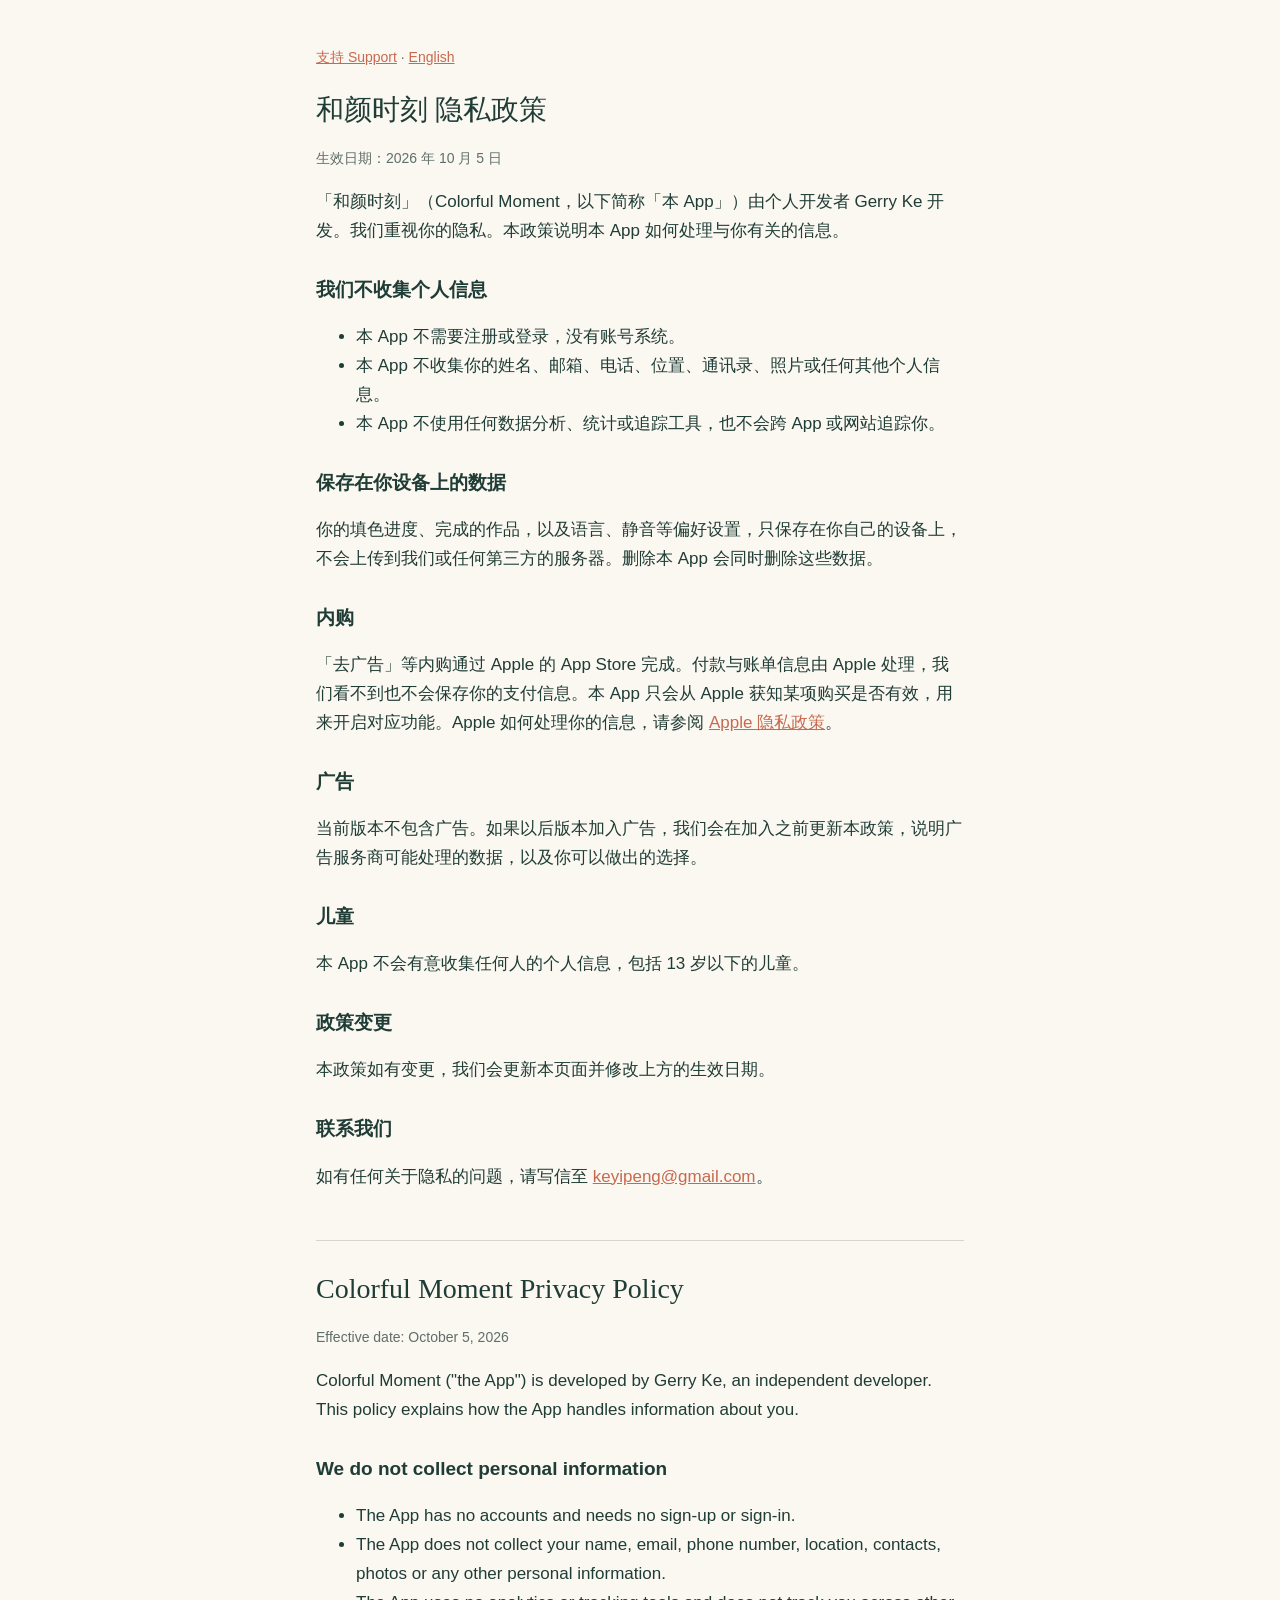
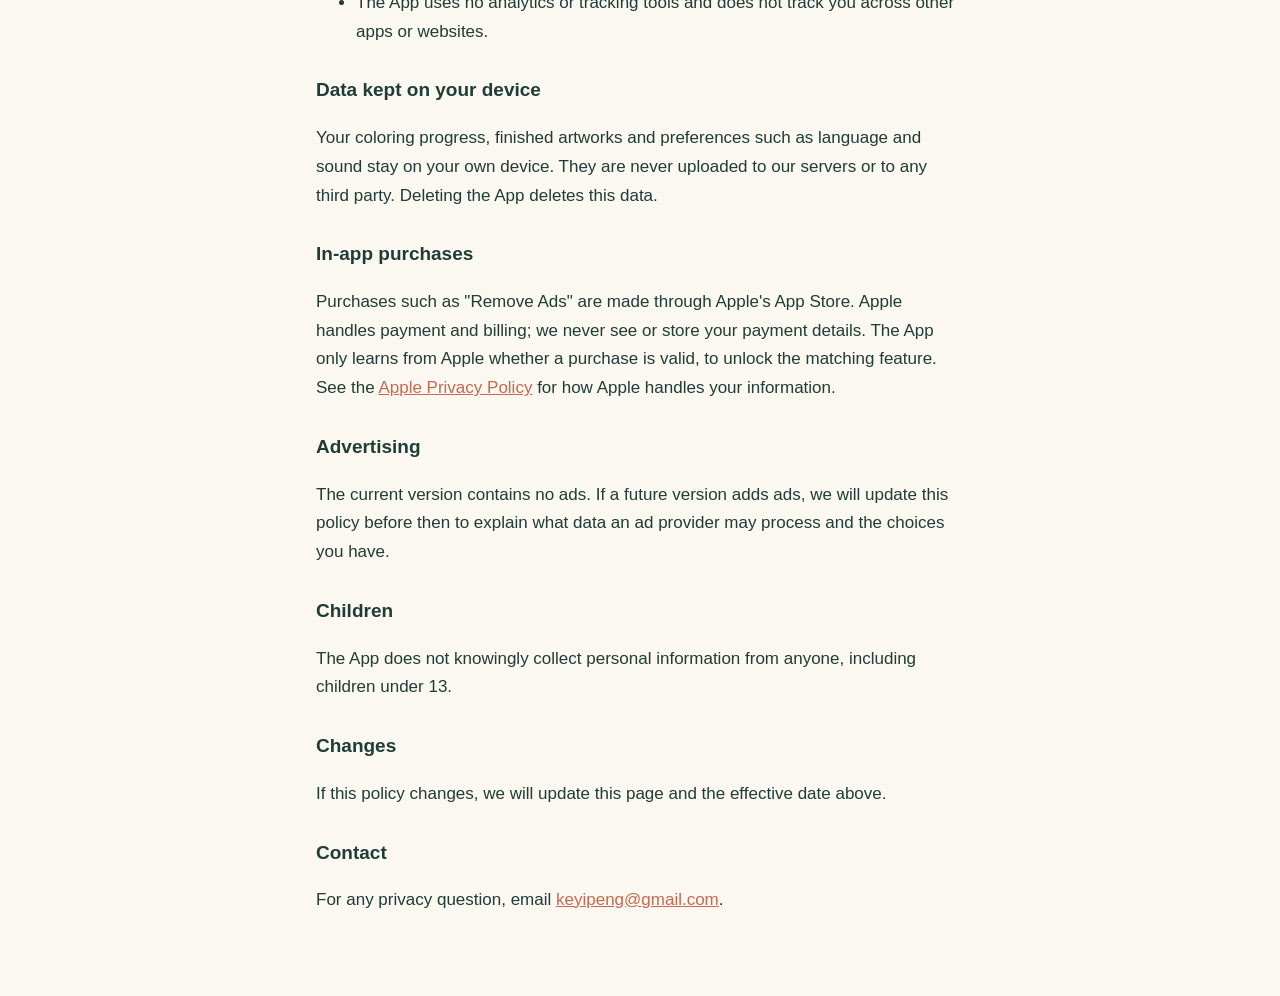
==== privacy.html @ 83f6f28a "Add Colorful Moment support and privacy pages" ====
<!doctype html>
<html lang="zh-Hans">
<head>
<meta charset="utf-8">
<meta name="viewport" content="width=device-width, initial-scale=1">
<title>隐私政策 · Colorful Moment</title>
<link rel="stylesheet" href="style.css">
</head>
<body>
<main>
<p class="nav"><a href="./">支持 Support</a> · <a href="#en">English</a></p>

<h1>和颜时刻 隐私政策</h1>
<p class="meta">生效日期：2026 年 10 月 5 日</p>

<p>「和颜时刻」（Colorful Moment，以下简称「本 App」）由个人开发者 Gerry Ke 开发。我们重视你的隐私。本政策说明本 App 如何处理与你有关的信息。</p>

<h2>我们不收集个人信息</h2>
<ul>
<li>本 App 不需要注册或登录，没有账号系统。</li>
<li>本 App 不收集你的姓名、邮箱、电话、位置、通讯录、照片或任何其他个人信息。</li>
<li>本 App 不使用任何数据分析、统计或追踪工具，也不会跨 App 或网站追踪你。</li>
</ul>

<h2>保存在你设备上的数据</h2>
<p>你的填色进度、完成的作品，以及语言、静音等偏好设置，只保存在你自己的设备上，不会上传到我们或任何第三方的服务器。删除本 App 会同时删除这些数据。</p>

<h2>内购</h2>
<p>「去广告」等内购通过 Apple 的 App Store 完成。付款与账单信息由 Apple 处理，我们看不到也不会保存你的支付信息。本 App 只会从 Apple 获知某项购买是否有效，用来开启对应功能。Apple 如何处理你的信息，请参阅 <a href="https://www.apple.com/legal/privacy/">Apple 隐私政策</a>。</p>

<h2>广告</h2>
<p>当前版本不包含广告。如果以后版本加入广告，我们会在加入之前更新本政策，说明广告服务商可能处理的数据，以及你可以做出的选择。</p>

<h2>儿童</h2>
<p>本 App 不会有意收集任何人的个人信息，包括 13 岁以下的儿童。</p>

<h2>政策变更</h2>
<p>本政策如有变更，我们会更新本页面并修改上方的生效日期。</p>

<h2>联系我们</h2>
<p>如有任何关于隐私的问题，请写信至 <a href="mailto:keyipeng@gmail.com">keyipeng@gmail.com</a>。</p>

<hr>

<section id="en" lang="en">
<h1>Colorful Moment Privacy Policy</h1>
<p class="meta">Effective date: October 5, 2026</p>

<p>Colorful Moment ("the App") is developed by Gerry Ke, an independent developer. This policy explains how the App handles information about you.</p>

<h2>We do not collect personal information</h2>
<ul>
<li>The App has no accounts and needs no sign-up or sign-in.</li>
<li>The App does not collect your name, email, phone number, location, contacts, photos or any other personal information.</li>
<li>The App uses no analytics or tracking tools and does not track you across other apps or websites.</li>
</ul>

<h2>Data kept on your device</h2>
<p>Your coloring progress, finished artworks and preferences such as language and sound stay on your own device. They are never uploaded to our servers or to any third party. Deleting the App deletes this data.</p>

<h2>In-app purchases</h2>
<p>Purchases such as "Remove Ads" are made through Apple's App Store. Apple handles payment and billing; we never see or store your payment details. The App only learns from Apple whether a purchase is valid, to unlock the matching feature. See the <a href="https://www.apple.com/legal/privacy/">Apple Privacy Policy</a> for how Apple handles your information.</p>

<h2>Advertising</h2>
<p>The current version contains no ads. If a future version adds ads, we will update this policy before then to explain what data an ad provider may process and the choices you have.</p>

<h2>Children</h2>
<p>The App does not knowingly collect personal information from anyone, including children under 13.</p>

<h2>Changes</h2>
<p>If this policy changes, we will update this page and the effective date above.</p>

<h2>Contact</h2>
<p>For any privacy question, email <a href="mailto:keyipeng@gmail.com">keyipeng@gmail.com</a>.</p>
</section>
</main>
</body>
</html>
---- style.css ----
:root { --ink: #1f3d36; --muted: #5f6f6a; --accent: #c8694f; --bg: #fbf7f1; }
@media (prefers-color-scheme: dark) { :root { --ink: #e7ece9; --muted: #a9b5b0; --accent: #e59a82; --bg: #1a1f1d; } }
* { box-sizing: border-box; }
body { margin: 0; background: var(--bg); color: var(--ink);
  font: 17px/1.7 -apple-system, BlinkMacSystemFont, "PingFang SC", "Hiragino Sans GB", sans-serif; }
main { max-width: 680px; margin: 0 auto; padding: 32px 16px 64px; }
h1 { font-family: "Songti SC", Georgia, serif; font-weight: 500; font-size: 28px; margin: 16px 0 4px; }
h2 { font-size: 19px; margin: 28px 0 6px; }
h3 { font-size: 16px; margin: 18px 0 2px; }
a { color: var(--accent); }
.meta, .nav { color: var(--muted); font-size: 14px; }
.mail { font-size: 20px; }
hr { border: 0; border-top: 1px solid color-mix(in srgb, var(--ink) 18%, transparent); margin: 48px 0 24px; }
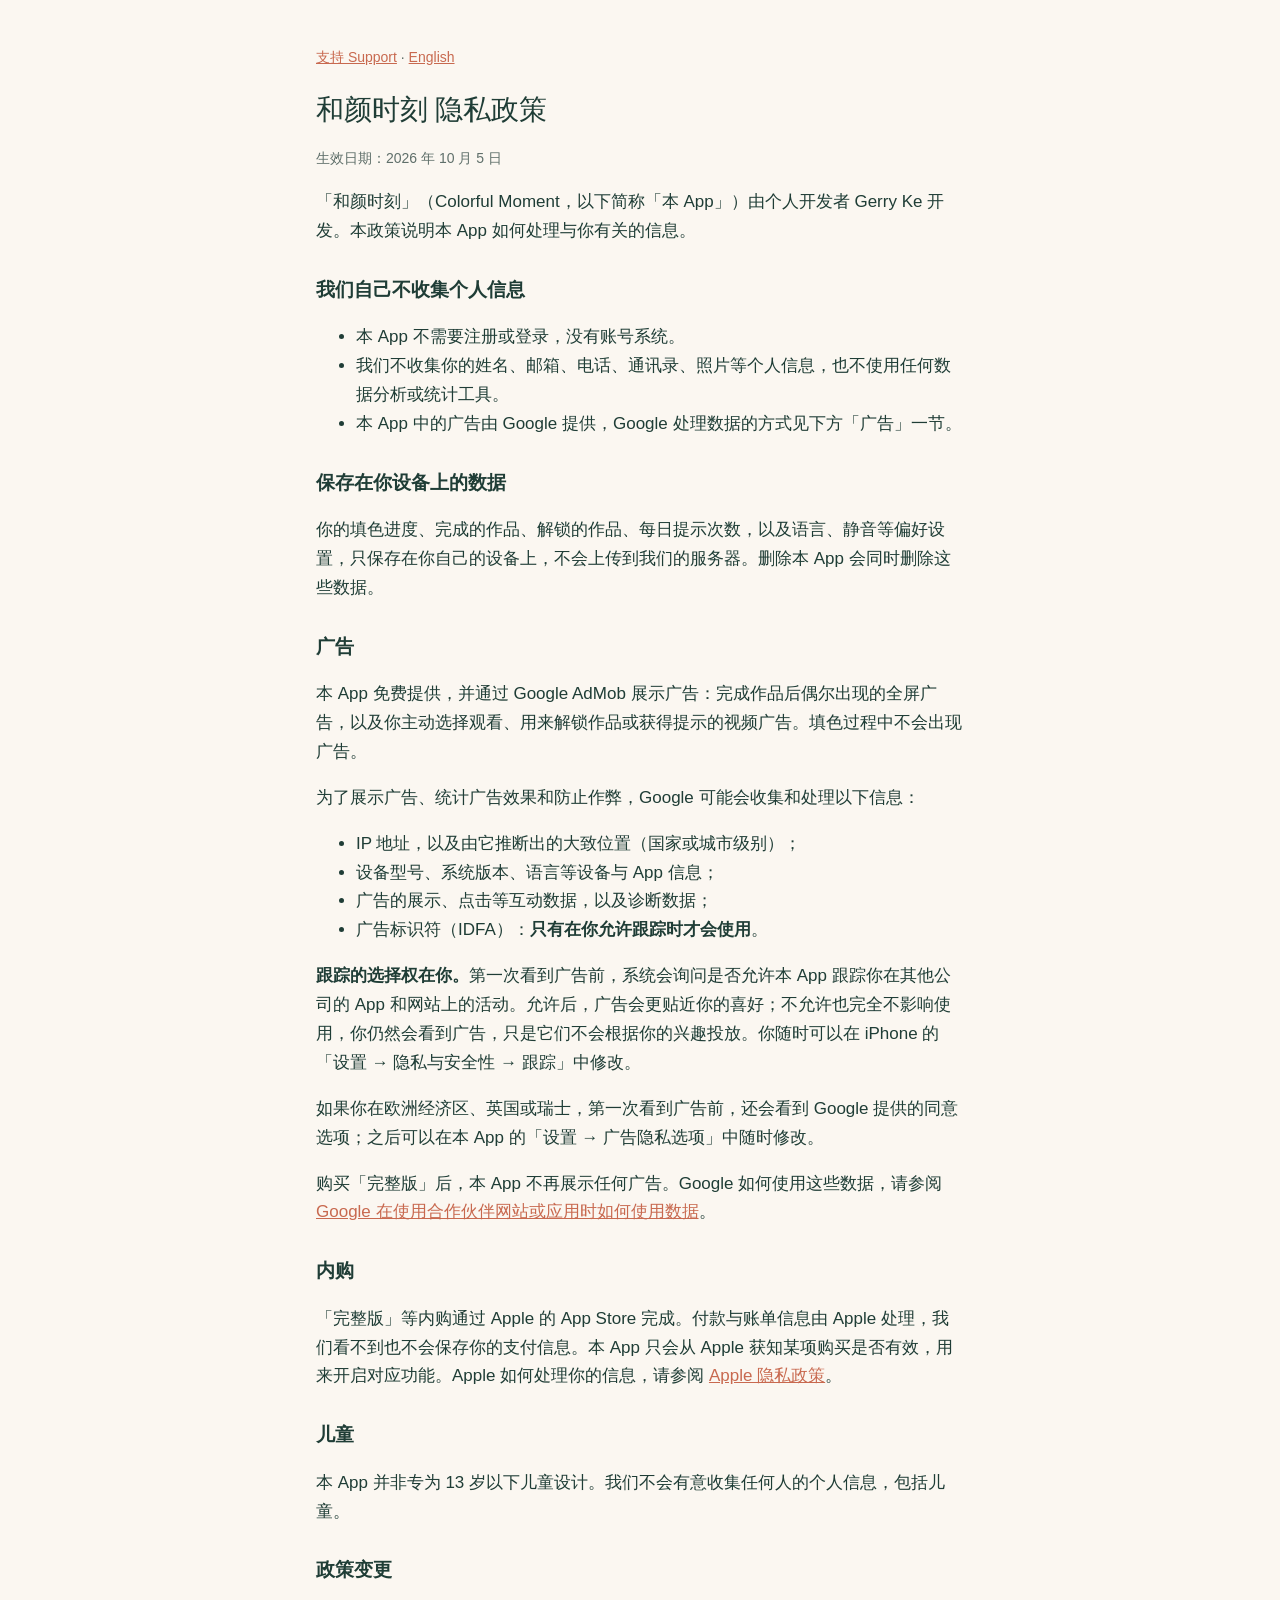
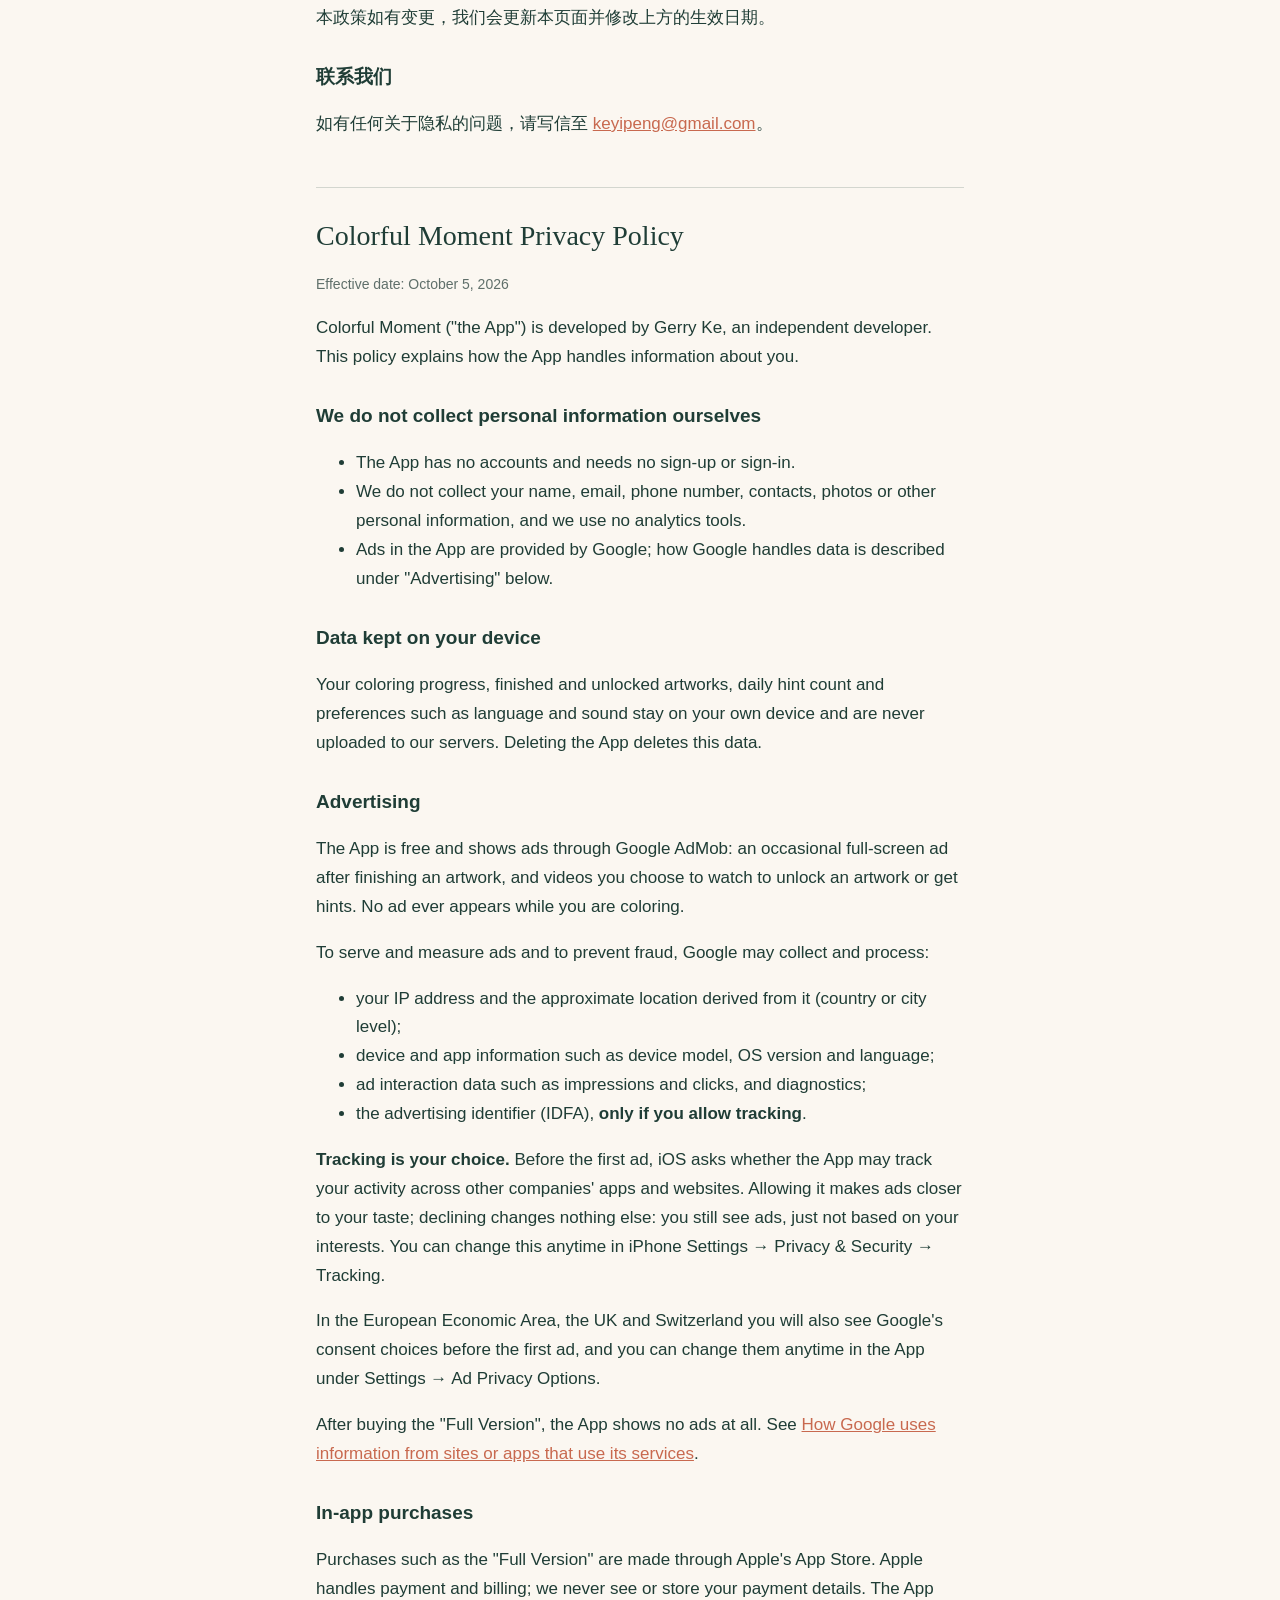
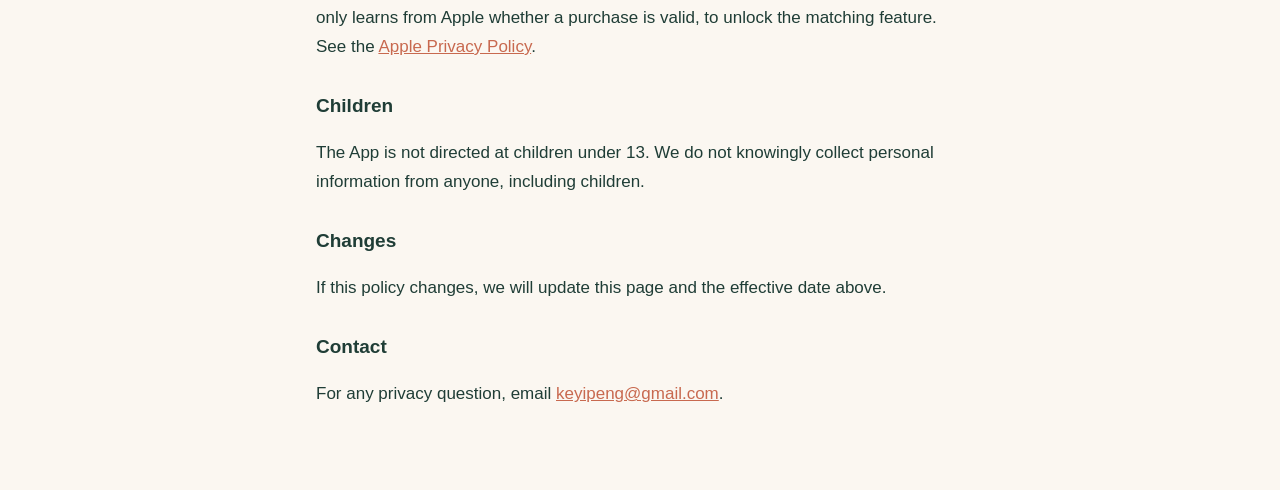
==== commit 537316f2: "Describe AdMob ads, tracking choice and the full version" ====
--- a/privacy.html
+++ b/privacy.html
@@ -13,26 +13,36 @@
 <h1>和颜时刻 隐私政策</h1>
 <p class="meta">生效日期：2026 年 10 月 5 日</p>
 
-<p>「和颜时刻」（Colorful Moment，以下简称「本 App」）由个人开发者 Gerry Ke 开发。我们重视你的隐私。本政策说明本 App 如何处理与你有关的信息。</p>
+<p>「和颜时刻」（Colorful Moment，以下简称「本 App」）由个人开发者 Gerry Ke 开发。本政策说明本 App 如何处理与你有关的信息。</p>
 
-<h2>我们不收集个人信息</h2>
+<h2>我们自己不收集个人信息</h2>
 <ul>
 <li>本 App 不需要注册或登录，没有账号系统。</li>
-<li>本 App 不收集你的姓名、邮箱、电话、位置、通讯录、照片或任何其他个人信息。</li>
-<li>本 App 不使用任何数据分析、统计或追踪工具，也不会跨 App 或网站追踪你。</li>
+<li>我们不收集你的姓名、邮箱、电话、通讯录、照片等个人信息，也不使用任何数据分析或统计工具。</li>
+<li>本 App 中的广告由 Google 提供，Google 处理数据的方式见下方「广告」一节。</li>
 </ul>
 
 <h2>保存在你设备上的数据</h2>
-<p>你的填色进度、完成的作品，以及语言、静音等偏好设置，只保存在你自己的设备上，不会上传到我们或任何第三方的服务器。删除本 App 会同时删除这些数据。</p>
+<p>你的填色进度、完成的作品、解锁的作品、每日提示次数，以及语言、静音等偏好设置，只保存在你自己的设备上，不会上传到我们的服务器。删除本 App 会同时删除这些数据。</p>
+
+<h2>广告</h2>
+<p>本 App 免费提供，并通过 Google AdMob 展示广告：完成作品后偶尔出现的全屏广告，以及你主动选择观看、用来解锁作品或获得提示的视频广告。填色过程中不会出现广告。</p>
+<p>为了展示广告、统计广告效果和防止作弊，Google 可能会收集和处理以下信息：</p>
+<ul>
+<li>IP 地址，以及由它推断出的大致位置（国家或城市级别）；</li>
+<li>设备型号、系统版本、语言等设备与 App 信息；</li>
+<li>广告的展示、点击等互动数据，以及诊断数据；</li>
+<li>广告标识符（IDFA）：<strong>只有在你允许跟踪时才会使用</strong>。</li>
+</ul>
+<p><strong>跟踪的选择权在你。</strong>第一次看到广告前，系统会询问是否允许本 App 跟踪你在其他公司的 App 和网站上的活动。允许后，广告会更贴近你的喜好；不允许也完全不影响使用，你仍然会看到广告，只是它们不会根据你的兴趣投放。你随时可以在 iPhone 的「设置 → 隐私与安全性 → 跟踪」中修改。</p>
+<p>如果你在欧洲经济区、英国或瑞士，第一次看到广告前，还会看到 Google 提供的同意选项；之后可以在本 App 的「设置 → 广告隐私选项」中随时修改。</p>
+<p>购买「完整版」后，本 App 不再展示任何广告。Google 如何使用这些数据，请参阅 <a href="https://policies.google.com/technologies/partner-sites">Google 在使用合作伙伴网站或应用时如何使用数据</a>。</p>
 
 <h2>内购</h2>
-<p>「去广告」等内购通过 Apple 的 App Store 完成。付款与账单信息由 Apple 处理，我们看不到也不会保存你的支付信息。本 App 只会从 Apple 获知某项购买是否有效，用来开启对应功能。Apple 如何处理你的信息，请参阅 <a href="https://www.apple.com/legal/privacy/">Apple 隐私政策</a>。</p>
-
-<h2>广告</h2>
-<p>当前版本不包含广告。如果以后版本加入广告，我们会在加入之前更新本政策，说明广告服务商可能处理的数据，以及你可以做出的选择。</p>
+<p>「完整版」等内购通过 Apple 的 App Store 完成。付款与账单信息由 Apple 处理，我们看不到也不会保存你的支付信息。本 App 只会从 Apple 获知某项购买是否有效，用来开启对应功能。Apple 如何处理你的信息，请参阅 <a href="https://www.apple.com/legal/privacy/">Apple 隐私政策</a>。</p>
 
 <h2>儿童</h2>
-<p>本 App 不会有意收集任何人的个人信息，包括 13 岁以下的儿童。</p>
+<p>本 App 并非专为 13 岁以下儿童设计。我们不会有意收集任何人的个人信息，包括儿童。</p>
 
 <h2>政策变更</h2>
 <p>本政策如有变更，我们会更新本页面并修改上方的生效日期。</p>
@@ -48,24 +58,34 @@
 
 <p>Colorful Moment ("the App") is developed by Gerry Ke, an independent developer. This policy explains how the App handles information about you.</p>
 
-<h2>We do not collect personal information</h2>
+<h2>We do not collect personal information ourselves</h2>
 <ul>
 <li>The App has no accounts and needs no sign-up or sign-in.</li>
-<li>The App does not collect your name, email, phone number, location, contacts, photos or any other personal information.</li>
-<li>The App uses no analytics or tracking tools and does not track you across other apps or websites.</li>
+<li>We do not collect your name, email, phone number, contacts, photos or other personal information, and we use no analytics tools.</li>
+<li>Ads in the App are provided by Google; how Google handles data is described under "Advertising" below.</li>
 </ul>
 
 <h2>Data kept on your device</h2>
-<p>Your coloring progress, finished artworks and preferences such as language and sound stay on your own device. They are never uploaded to our servers or to any third party. Deleting the App deletes this data.</p>
+<p>Your coloring progress, finished and unlocked artworks, daily hint count and preferences such as language and sound stay on your own device and are never uploaded to our servers. Deleting the App deletes this data.</p>
+
+<h2>Advertising</h2>
+<p>The App is free and shows ads through Google AdMob: an occasional full-screen ad after finishing an artwork, and videos you choose to watch to unlock an artwork or get hints. No ad ever appears while you are coloring.</p>
+<p>To serve and measure ads and to prevent fraud, Google may collect and process:</p>
+<ul>
+<li>your IP address and the approximate location derived from it (country or city level);</li>
+<li>device and app information such as device model, OS version and language;</li>
+<li>ad interaction data such as impressions and clicks, and diagnostics;</li>
+<li>the advertising identifier (IDFA), <strong>only if you allow tracking</strong>.</li>
+</ul>
+<p><strong>Tracking is your choice.</strong> Before the first ad, iOS asks whether the App may track your activity across other companies' apps and websites. Allowing it makes ads closer to your taste; declining changes nothing else: you still see ads, just not based on your interests. You can change this anytime in iPhone Settings → Privacy &amp; Security → Tracking.</p>
+<p>In the European Economic Area, the UK and Switzerland you will also see Google's consent choices before the first ad, and you can change them anytime in the App under Settings → Ad Privacy Options.</p>
+<p>After buying the "Full Version", the App shows no ads at all. See <a href="https://policies.google.com/technologies/partner-sites">How Google uses information from sites or apps that use its services</a>.</p>
 
 <h2>In-app purchases</h2>
-<p>Purchases such as "Remove Ads" are made through Apple's App Store. Apple handles payment and billing; we never see or store your payment details. The App only learns from Apple whether a purchase is valid, to unlock the matching feature. See the <a href="https://www.apple.com/legal/privacy/">Apple Privacy Policy</a> for how Apple handles your information.</p>
-
-<h2>Advertising</h2>
-<p>The current version contains no ads. If a future version adds ads, we will update this policy before then to explain what data an ad provider may process and the choices you have.</p>
+<p>Purchases such as the "Full Version" are made through Apple's App Store. Apple handles payment and billing; we never see or store your payment details. The App only learns from Apple whether a purchase is valid, to unlock the matching feature. See the <a href="https://www.apple.com/legal/privacy/">Apple Privacy Policy</a>.</p>
 
 <h2>Children</h2>
-<p>The App does not knowingly collect personal information from anyone, including children under 13.</p>
+<p>The App is not directed at children under 13. We do not knowingly collect personal information from anyone, including children.</p>
 
 <h2>Changes</h2>
 <p>If this policy changes, we will update this page and the effective date above.</p>
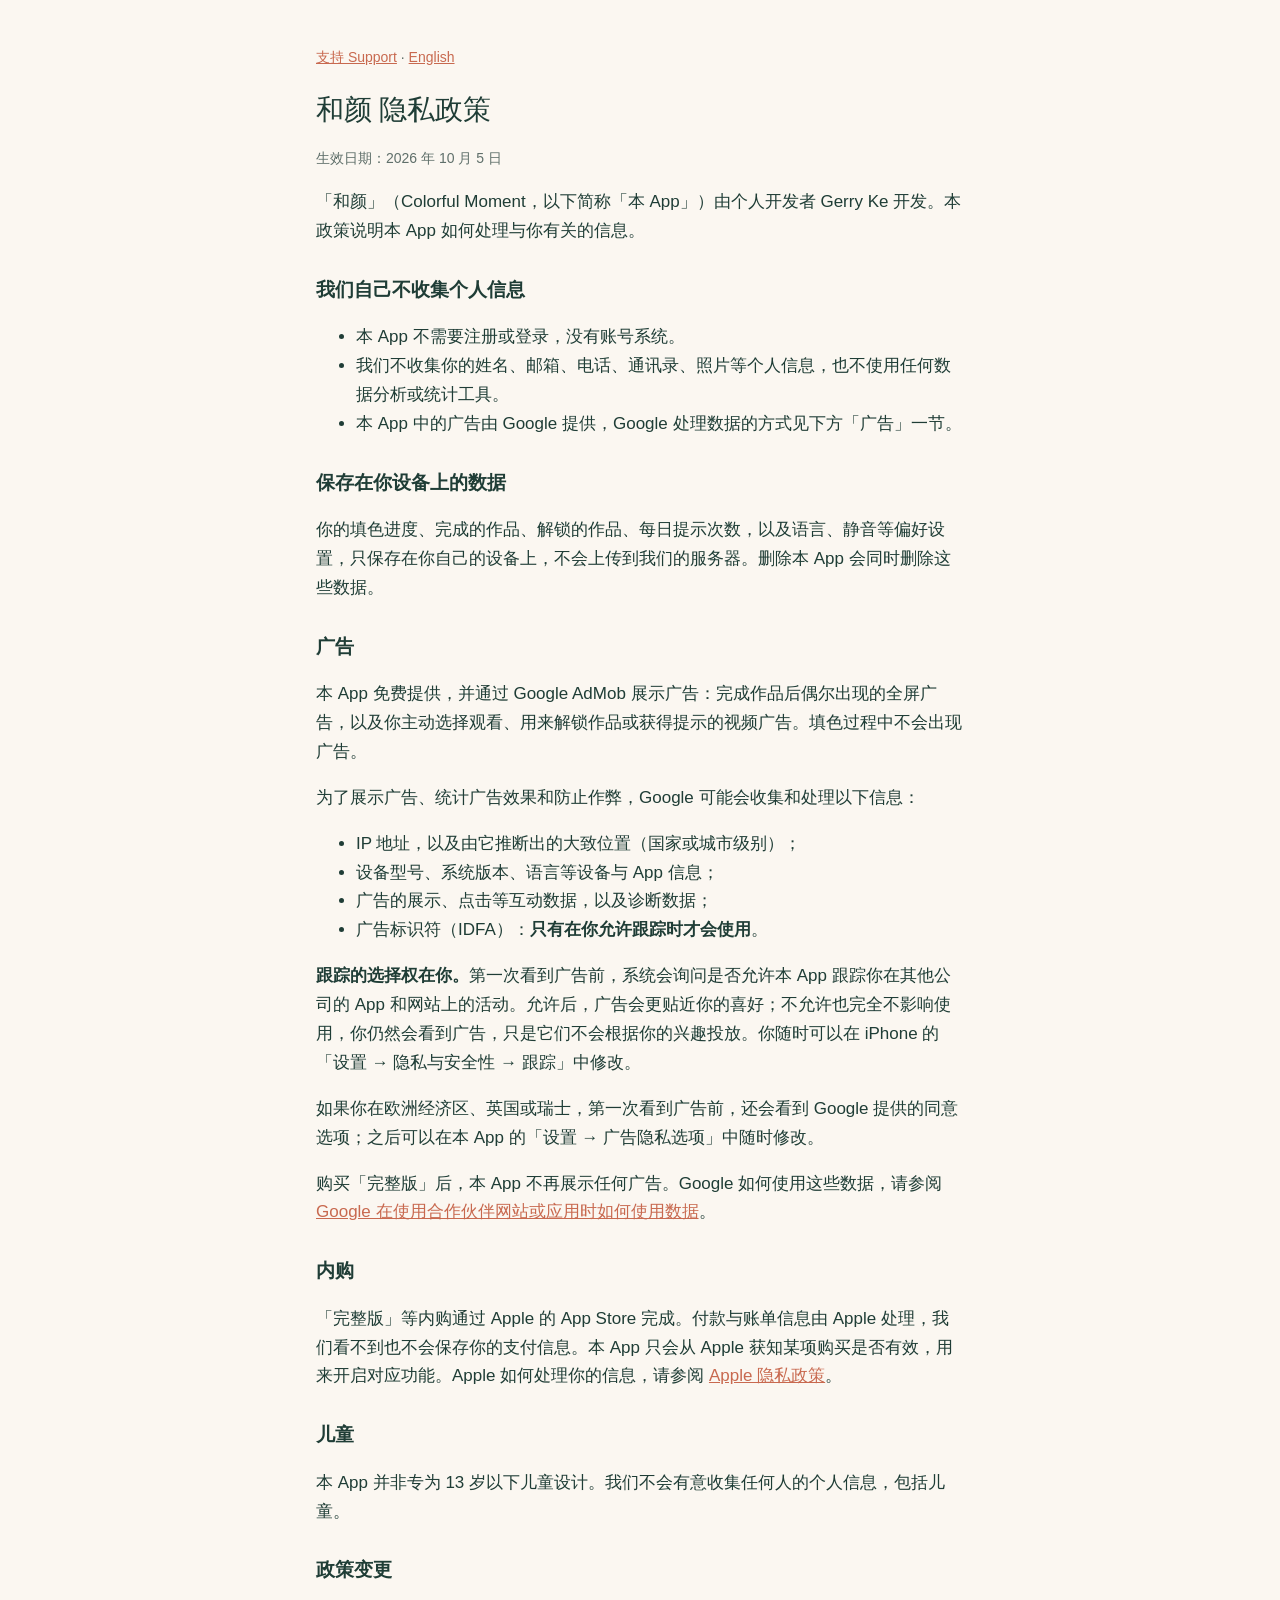
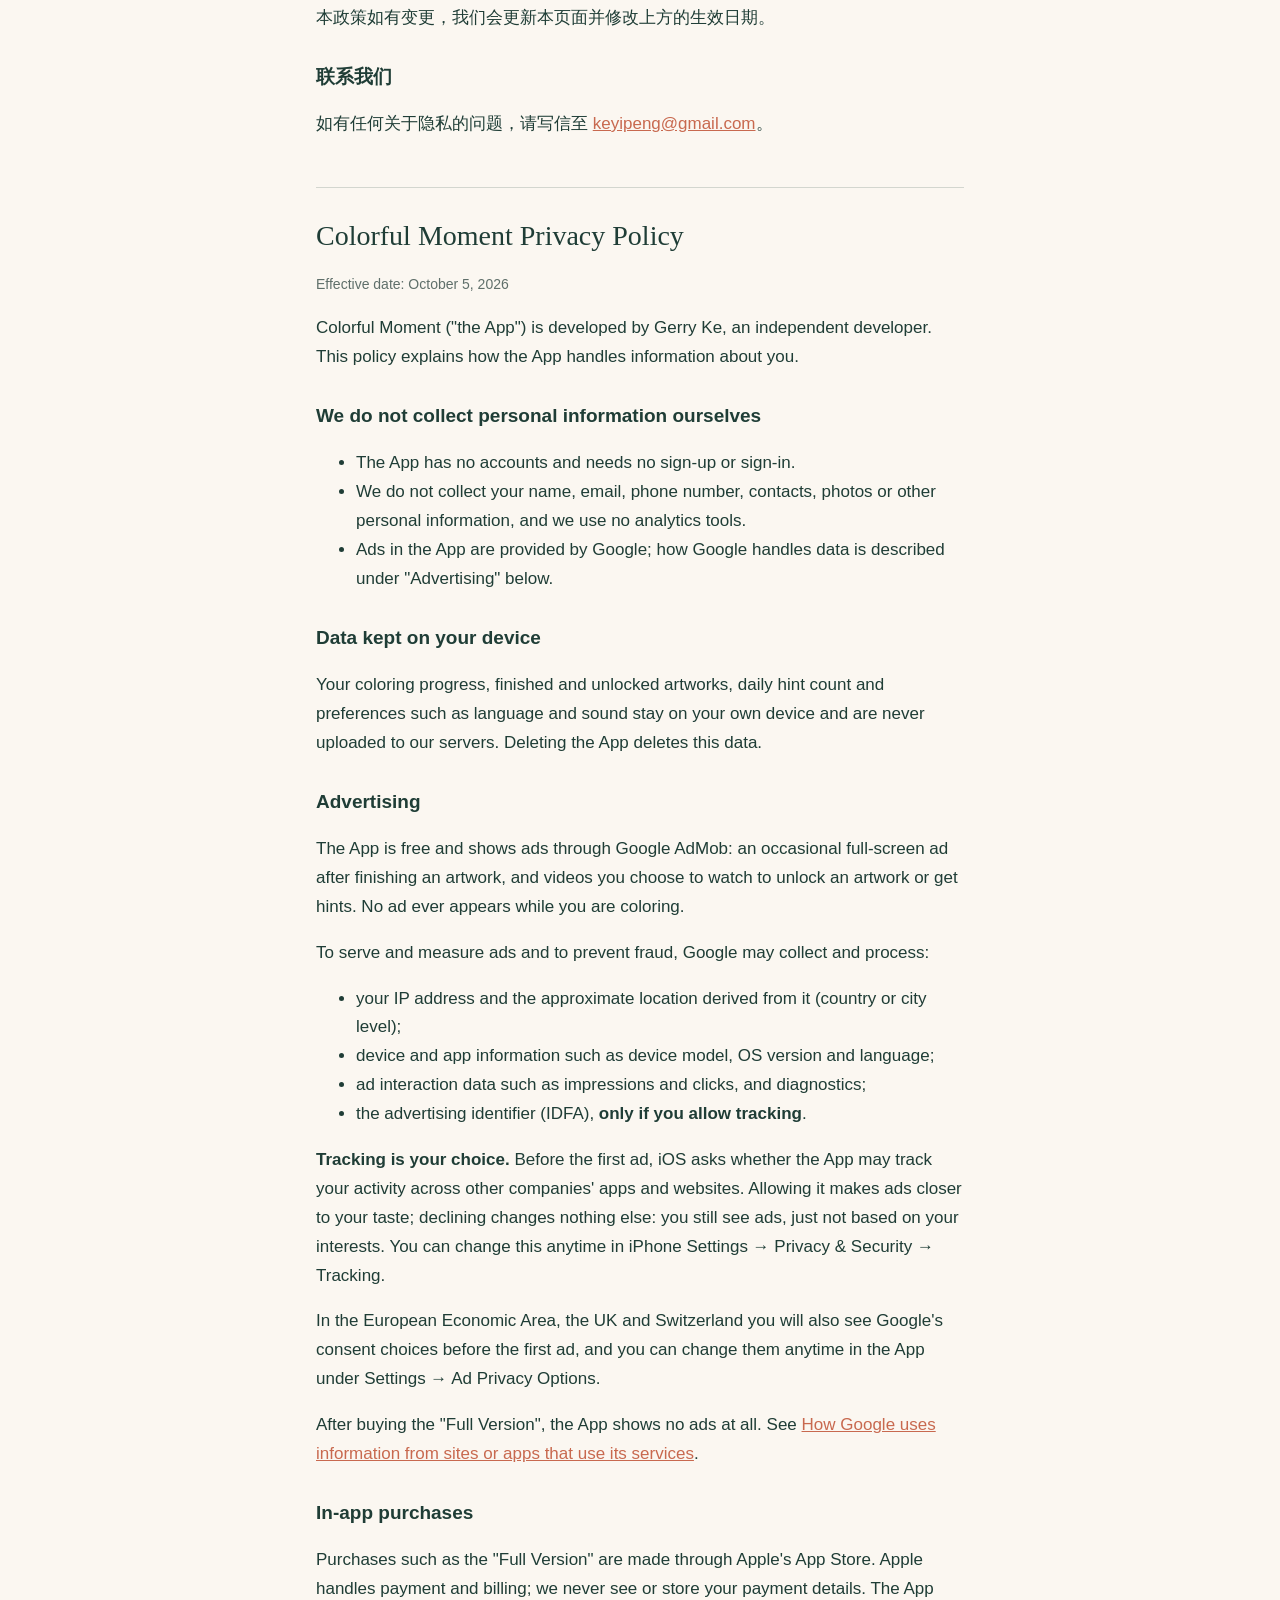
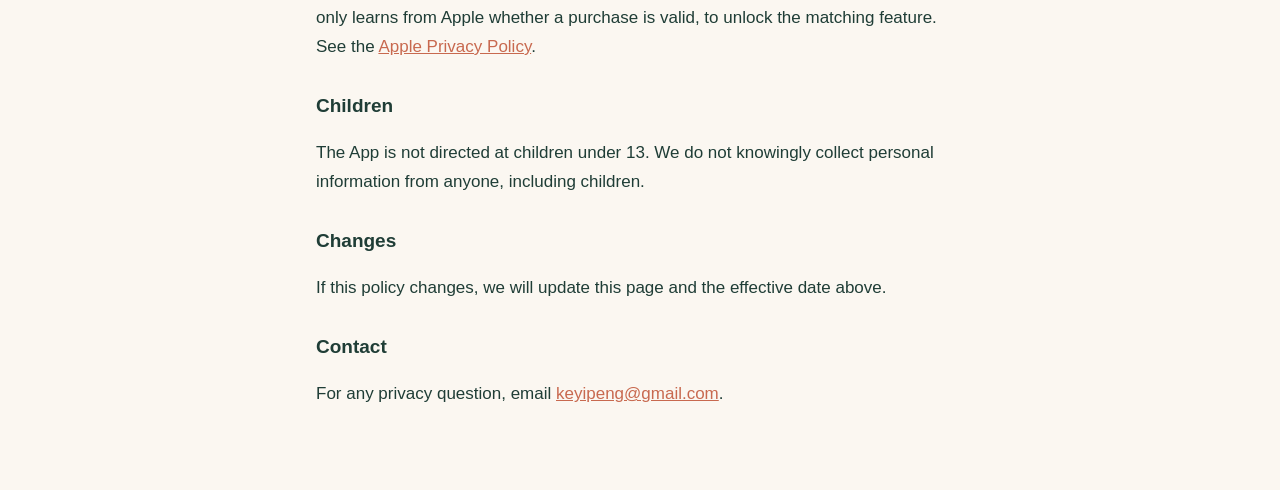
==== commit 76dc6cdd: "docs: rename Chinese app name to 和颜 Co-Authored-By: Claude Opus 5.5 <noreply@anthropic.com> Claude-S" ====
--- a/privacy.html
+++ b/privacy.html
@@ -10,10 +10,10 @@
 <main>
 <p class="nav"><a href="./">支持 Support</a> · <a href="#en">English</a></p>
 
-<h1>和颜时刻 隐私政策</h1>
+<h1>和颜 隐私政策</h1>
 <p class="meta">生效日期：2026 年 10 月 5 日</p>
 
-<p>「和颜时刻」（Colorful Moment，以下简称「本 App」）由个人开发者 Gerry Ke 开发。本政策说明本 App 如何处理与你有关的信息。</p>
+<p>「和颜」（Colorful Moment，以下简称「本 App」）由个人开发者 Gerry Ke 开发。本政策说明本 App 如何处理与你有关的信息。</p>
 
 <h2>我们自己不收集个人信息</h2>
 <ul>
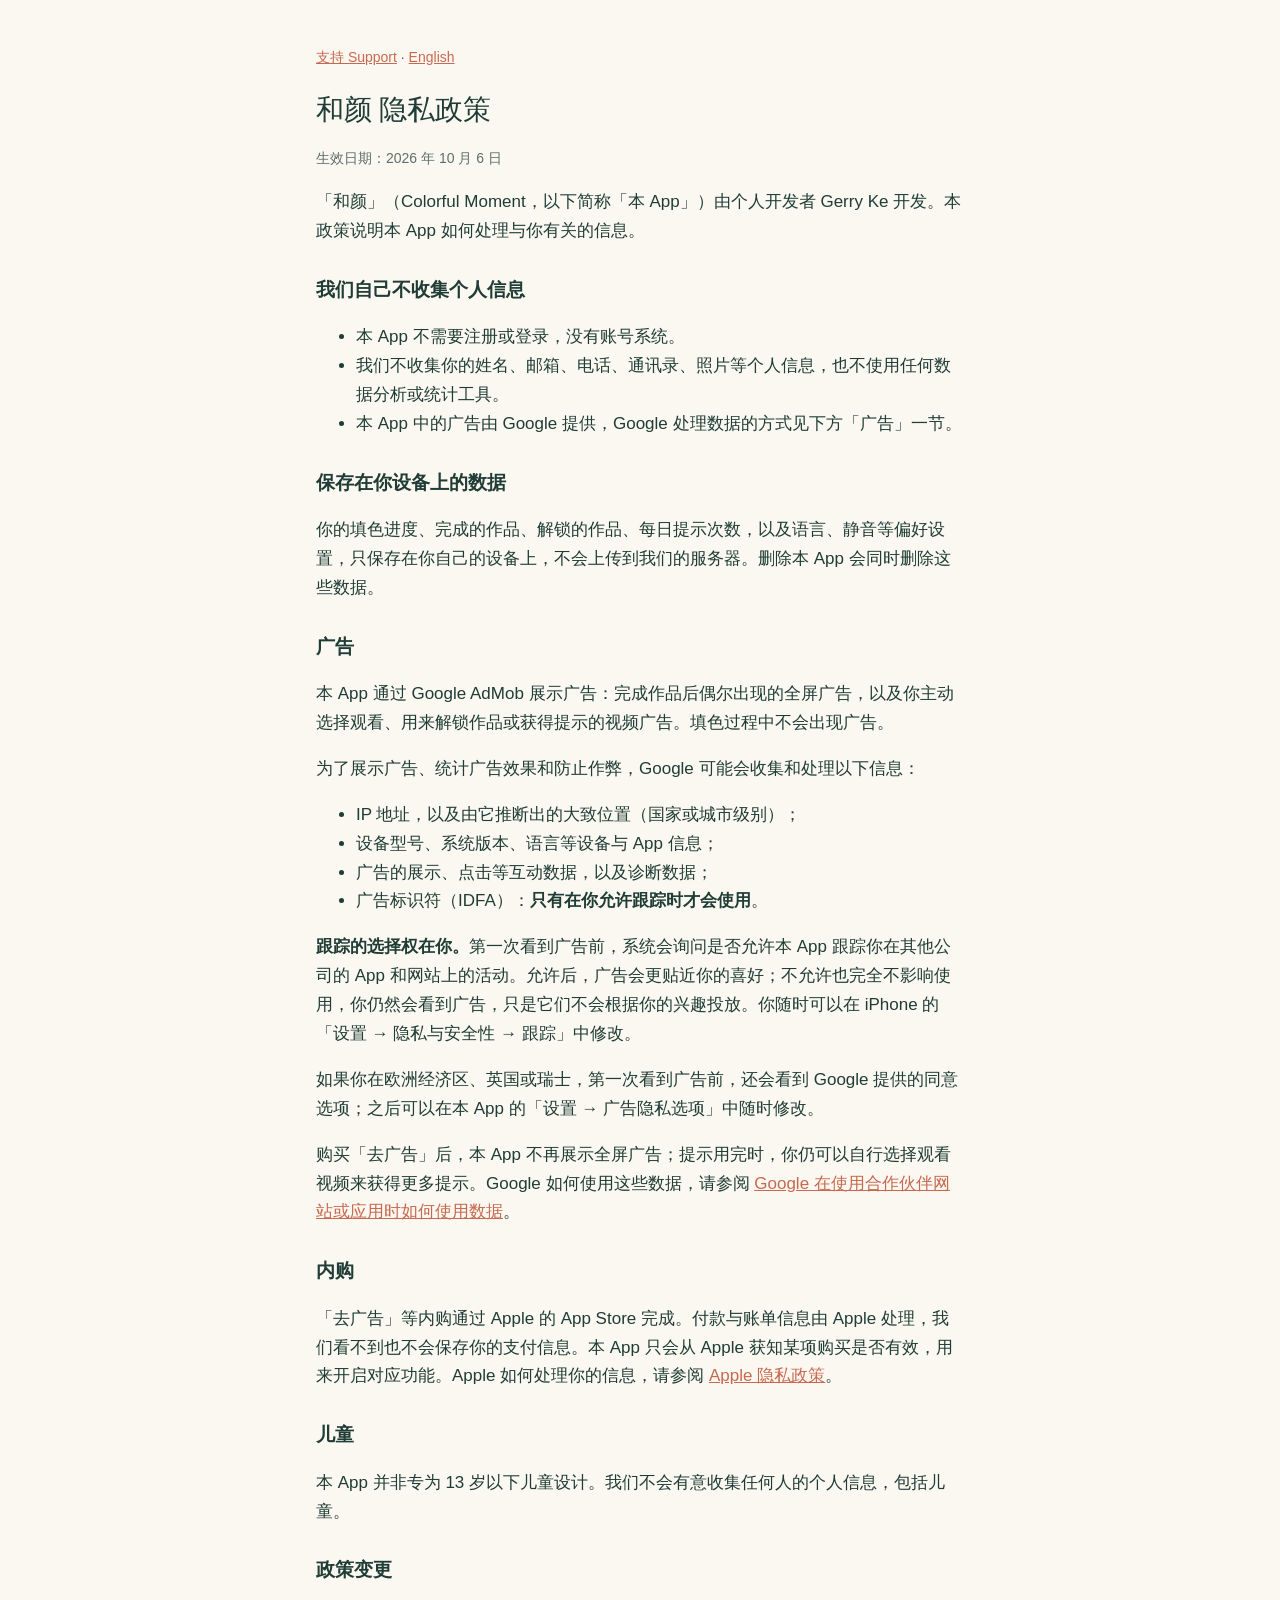
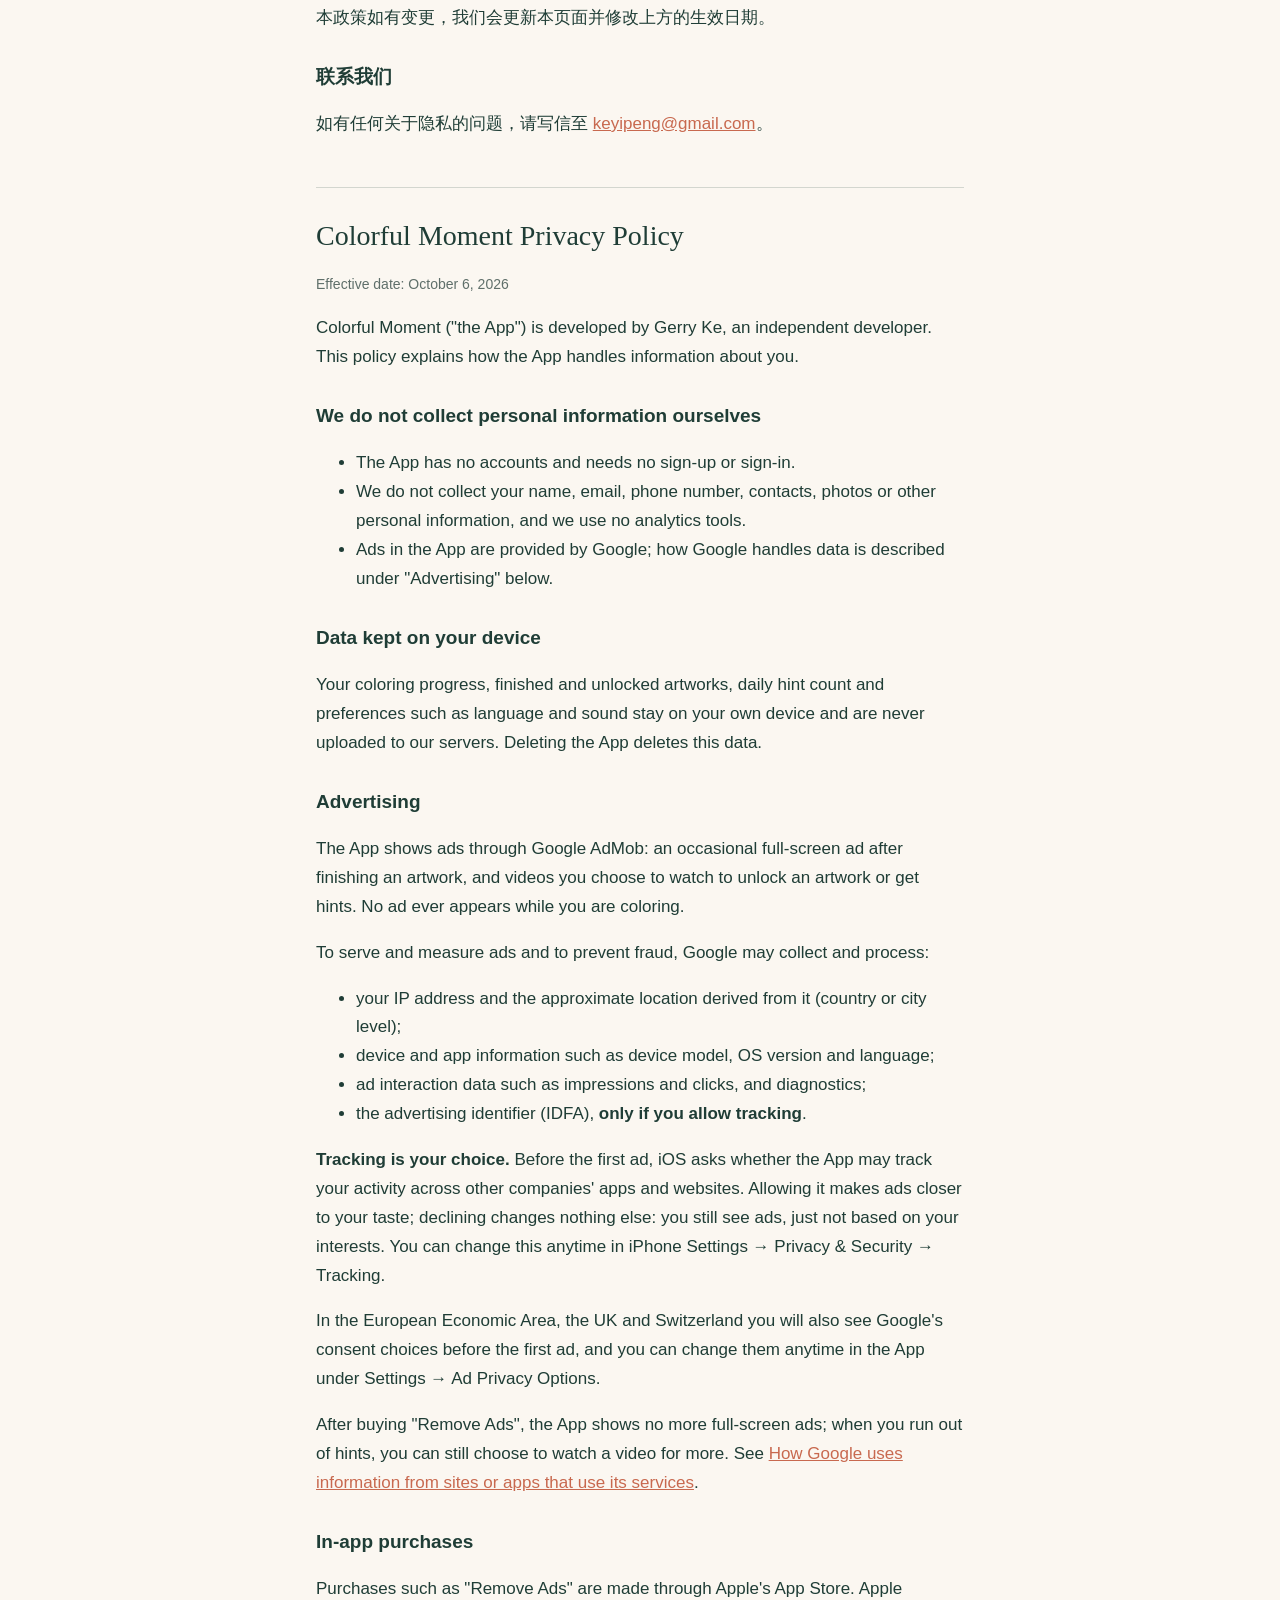
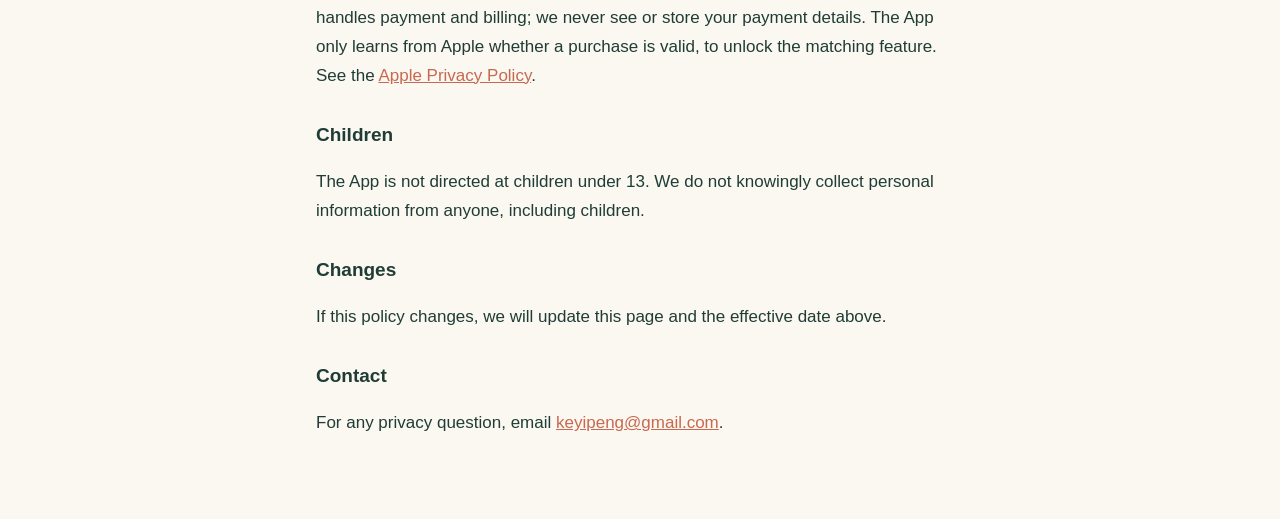
==== commit d2dddd3d: "docs: name Remove Ads, drop free claim, note optional hint videos Co-Authored-By: Claude Opus 5.5 <n" ====
--- a/privacy.html
+++ b/privacy.html
@@ -11,7 +11,7 @@
 <p class="nav"><a href="./">支持 Support</a> · <a href="#en">English</a></p>
 
 <h1>和颜 隐私政策</h1>
-<p class="meta">生效日期：2026 年 10 月 5 日</p>
+<p class="meta">生效日期：2026 年 10 月 6 日</p>
 
 <p>「和颜」（Colorful Moment，以下简称「本 App」）由个人开发者 Gerry Ke 开发。本政策说明本 App 如何处理与你有关的信息。</p>
 
@@ -26,7 +26,7 @@
 <p>你的填色进度、完成的作品、解锁的作品、每日提示次数，以及语言、静音等偏好设置，只保存在你自己的设备上，不会上传到我们的服务器。删除本 App 会同时删除这些数据。</p>
 
 <h2>广告</h2>
-<p>本 App 免费提供，并通过 Google AdMob 展示广告：完成作品后偶尔出现的全屏广告，以及你主动选择观看、用来解锁作品或获得提示的视频广告。填色过程中不会出现广告。</p>
+<p>本 App 通过 Google AdMob 展示广告：完成作品后偶尔出现的全屏广告，以及你主动选择观看、用来解锁作品或获得提示的视频广告。填色过程中不会出现广告。</p>
 <p>为了展示广告、统计广告效果和防止作弊，Google 可能会收集和处理以下信息：</p>
 <ul>
 <li>IP 地址，以及由它推断出的大致位置（国家或城市级别）；</li>
@@ -36,10 +36,10 @@
 </ul>
 <p><strong>跟踪的选择权在你。</strong>第一次看到广告前，系统会询问是否允许本 App 跟踪你在其他公司的 App 和网站上的活动。允许后，广告会更贴近你的喜好；不允许也完全不影响使用，你仍然会看到广告，只是它们不会根据你的兴趣投放。你随时可以在 iPhone 的「设置 → 隐私与安全性 → 跟踪」中修改。</p>
 <p>如果你在欧洲经济区、英国或瑞士，第一次看到广告前，还会看到 Google 提供的同意选项；之后可以在本 App 的「设置 → 广告隐私选项」中随时修改。</p>
-<p>购买「完整版」后，本 App 不再展示任何广告。Google 如何使用这些数据，请参阅 <a href="https://policies.google.com/technologies/partner-sites">Google 在使用合作伙伴网站或应用时如何使用数据</a>。</p>
+<p>购买「去广告」后，本 App 不再展示全屏广告；提示用完时，你仍可以自行选择观看视频来获得更多提示。Google 如何使用这些数据，请参阅 <a href="https://policies.google.com/technologies/partner-sites">Google 在使用合作伙伴网站或应用时如何使用数据</a>。</p>
 
 <h2>内购</h2>
-<p>「完整版」等内购通过 Apple 的 App Store 完成。付款与账单信息由 Apple 处理，我们看不到也不会保存你的支付信息。本 App 只会从 Apple 获知某项购买是否有效，用来开启对应功能。Apple 如何处理你的信息，请参阅 <a href="https://www.apple.com/legal/privacy/">Apple 隐私政策</a>。</p>
+<p>「去广告」等内购通过 Apple 的 App Store 完成。付款与账单信息由 Apple 处理，我们看不到也不会保存你的支付信息。本 App 只会从 Apple 获知某项购买是否有效，用来开启对应功能。Apple 如何处理你的信息，请参阅 <a href="https://www.apple.com/legal/privacy/">Apple 隐私政策</a>。</p>
 
 <h2>儿童</h2>
 <p>本 App 并非专为 13 岁以下儿童设计。我们不会有意收集任何人的个人信息，包括儿童。</p>
@@ -54,7 +54,7 @@
 
 <section id="en" lang="en">
 <h1>Colorful Moment Privacy Policy</h1>
-<p class="meta">Effective date: October 5, 2026</p>
+<p class="meta">Effective date: October 6, 2026</p>
 
 <p>Colorful Moment ("the App") is developed by Gerry Ke, an independent developer. This policy explains how the App handles information about you.</p>
 
@@ -69,7 +69,7 @@
 <p>Your coloring progress, finished and unlocked artworks, daily hint count and preferences such as language and sound stay on your own device and are never uploaded to our servers. Deleting the App deletes this data.</p>
 
 <h2>Advertising</h2>
-<p>The App is free and shows ads through Google AdMob: an occasional full-screen ad after finishing an artwork, and videos you choose to watch to unlock an artwork or get hints. No ad ever appears while you are coloring.</p>
+<p>The App shows ads through Google AdMob: an occasional full-screen ad after finishing an artwork, and videos you choose to watch to unlock an artwork or get hints. No ad ever appears while you are coloring.</p>
 <p>To serve and measure ads and to prevent fraud, Google may collect and process:</p>
 <ul>
 <li>your IP address and the approximate location derived from it (country or city level);</li>
@@ -79,10 +79,10 @@
 </ul>
 <p><strong>Tracking is your choice.</strong> Before the first ad, iOS asks whether the App may track your activity across other companies' apps and websites. Allowing it makes ads closer to your taste; declining changes nothing else: you still see ads, just not based on your interests. You can change this anytime in iPhone Settings → Privacy &amp; Security → Tracking.</p>
 <p>In the European Economic Area, the UK and Switzerland you will also see Google's consent choices before the first ad, and you can change them anytime in the App under Settings → Ad Privacy Options.</p>
-<p>After buying the "Full Version", the App shows no ads at all. See <a href="https://policies.google.com/technologies/partner-sites">How Google uses information from sites or apps that use its services</a>.</p>
+<p>After buying "Remove Ads", the App shows no more full-screen ads; when you run out of hints, you can still choose to watch a video for more. See <a href="https://policies.google.com/technologies/partner-sites">How Google uses information from sites or apps that use its services</a>.</p>
 
 <h2>In-app purchases</h2>
-<p>Purchases such as the "Full Version" are made through Apple's App Store. Apple handles payment and billing; we never see or store your payment details. The App only learns from Apple whether a purchase is valid, to unlock the matching feature. See the <a href="https://www.apple.com/legal/privacy/">Apple Privacy Policy</a>.</p>
+<p>Purchases such as "Remove Ads" are made through Apple's App Store. Apple handles payment and billing; we never see or store your payment details. The App only learns from Apple whether a purchase is valid, to unlock the matching feature. See the <a href="https://www.apple.com/legal/privacy/">Apple Privacy Policy</a>.</p>
 
 <h2>Children</h2>
 <p>The App is not directed at children under 13. We do not knowingly collect personal information from anyone, including children.</p>
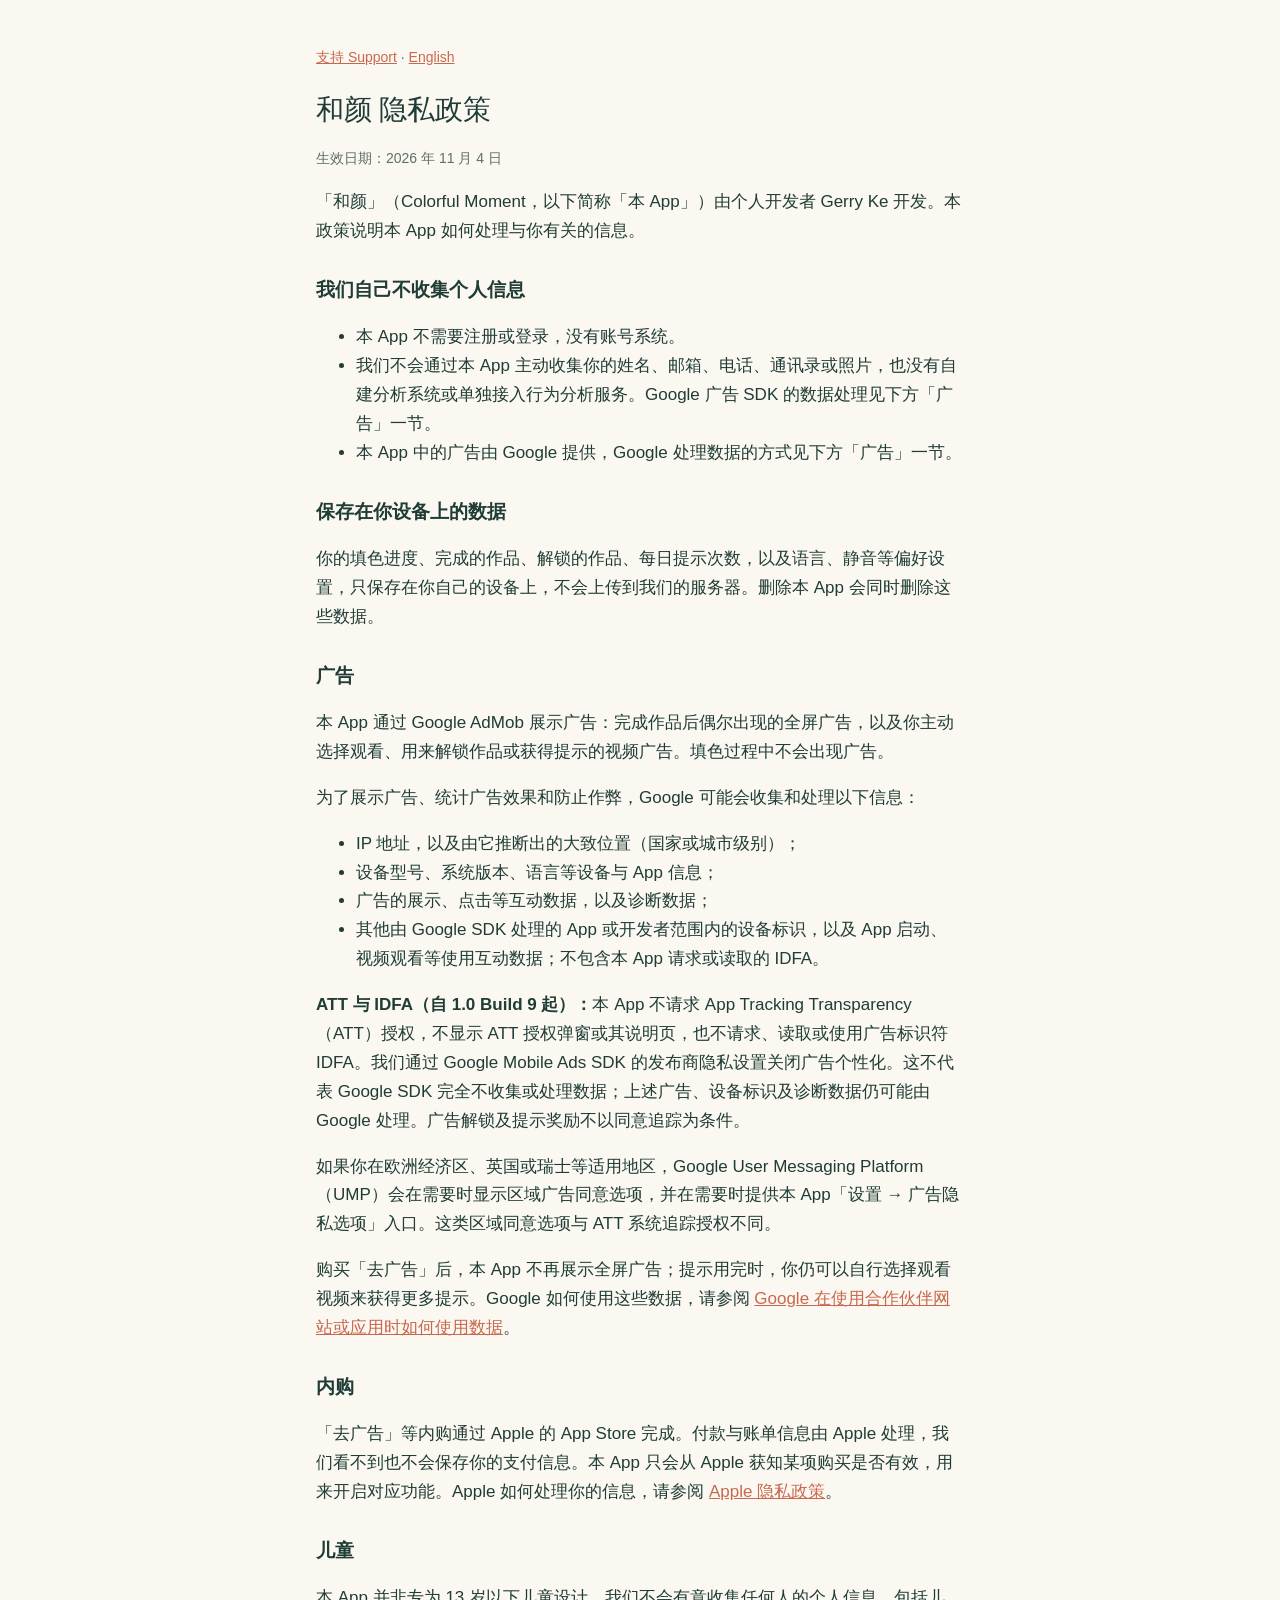
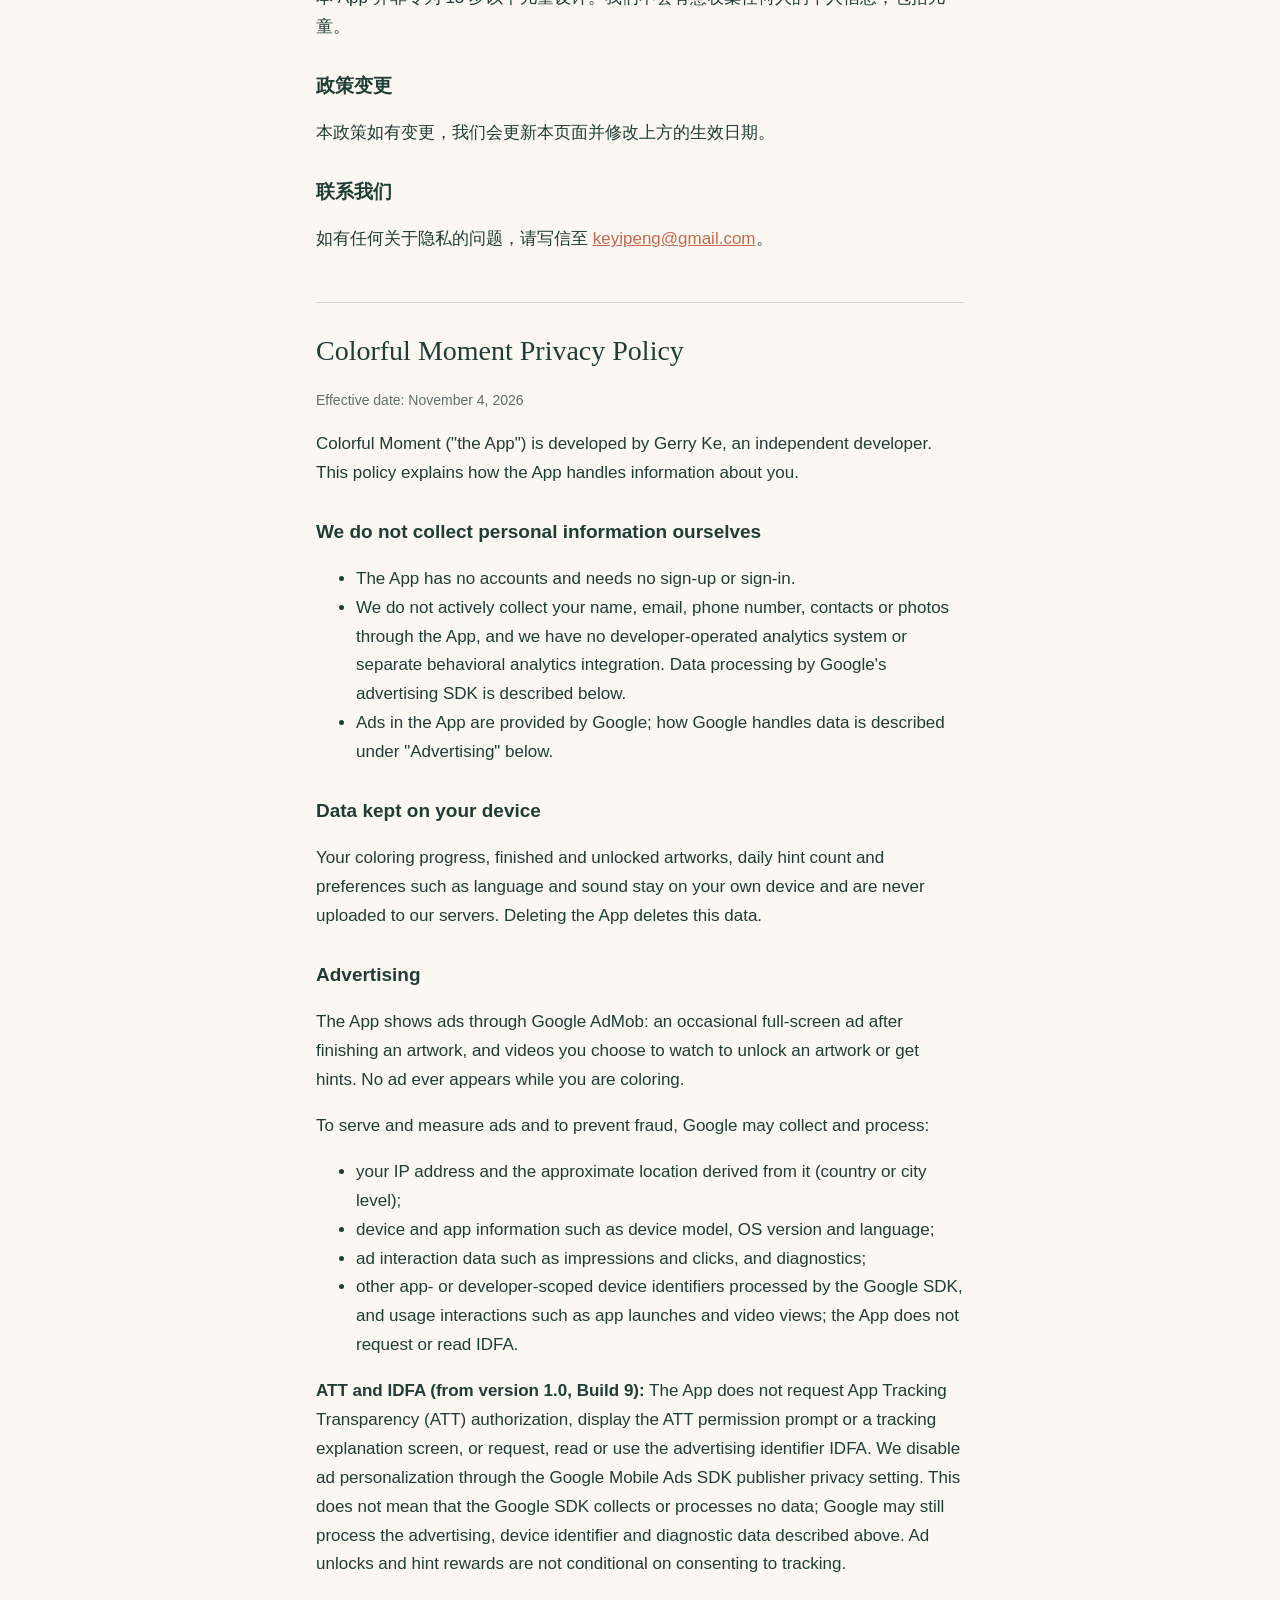
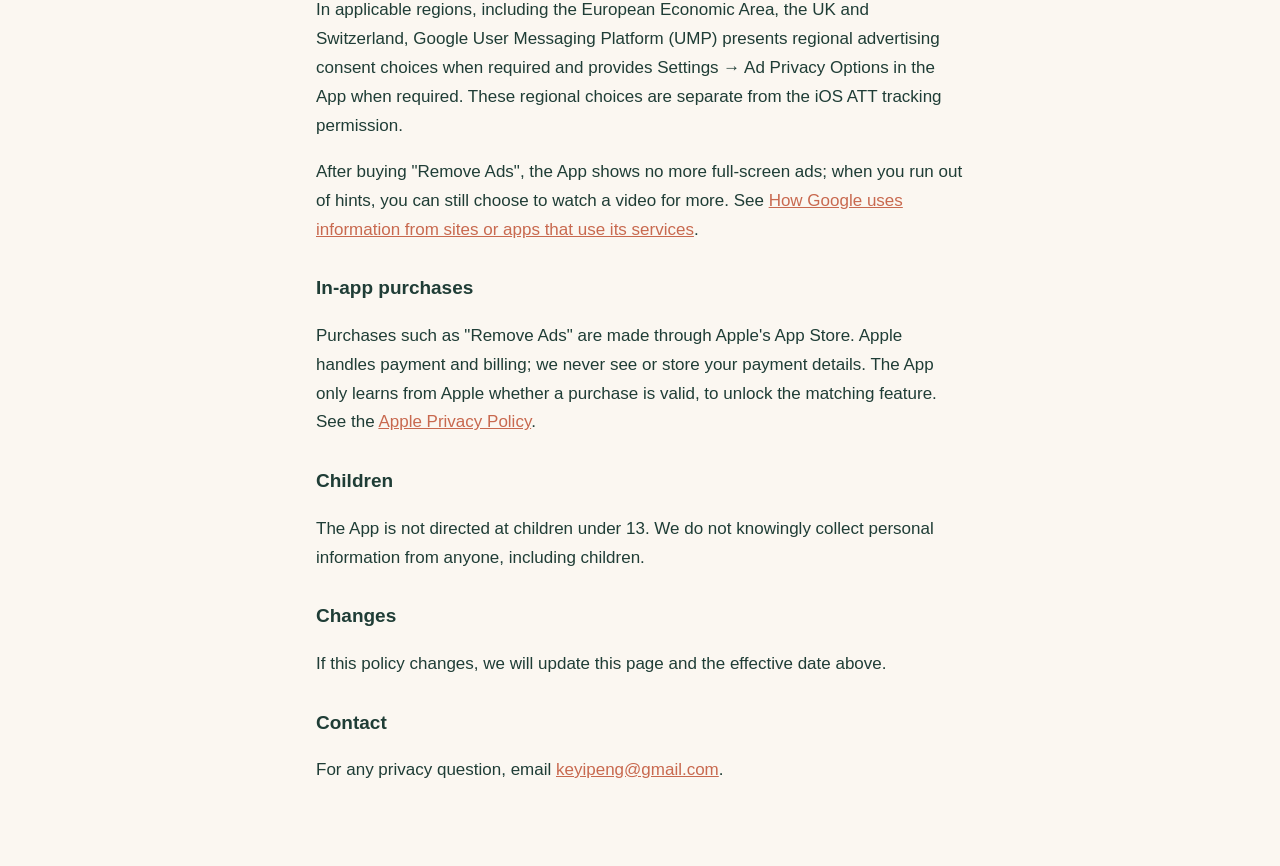
==== commit 89db4ae6: "Update privacy policy for build 9 ATT and IDFA changes" ====
--- a/privacy.html
+++ b/privacy.html
@@ -11,14 +11,14 @@
 <p class="nav"><a href="./">支持 Support</a> · <a href="#en">English</a></p>
 
 <h1>和颜 隐私政策</h1>
-<p class="meta">生效日期：2026 年 10 月 6 日</p>
+<p class="meta">生效日期：2026 年 11 月 4 日</p>
 
 <p>「和颜」（Colorful Moment，以下简称「本 App」）由个人开发者 Gerry Ke 开发。本政策说明本 App 如何处理与你有关的信息。</p>
 
 <h2>我们自己不收集个人信息</h2>
 <ul>
 <li>本 App 不需要注册或登录，没有账号系统。</li>
-<li>我们不收集你的姓名、邮箱、电话、通讯录、照片等个人信息，也不使用任何数据分析或统计工具。</li>
+<li>我们不会通过本 App 主动收集你的姓名、邮箱、电话、通讯录或照片，也没有自建分析系统或单独接入行为分析服务。Google 广告 SDK 的数据处理见下方「广告」一节。</li>
 <li>本 App 中的广告由 Google 提供，Google 处理数据的方式见下方「广告」一节。</li>
 </ul>
 
@@ -32,10 +32,10 @@
 <li>IP 地址，以及由它推断出的大致位置（国家或城市级别）；</li>
 <li>设备型号、系统版本、语言等设备与 App 信息；</li>
 <li>广告的展示、点击等互动数据，以及诊断数据；</li>
-<li>广告标识符（IDFA）：<strong>只有在你允许跟踪时才会使用</strong>。</li>
+<li>其他由 Google SDK 处理的 App 或开发者范围内的设备标识，以及 App 启动、视频观看等使用互动数据；不包含本 App 请求或读取的 IDFA。</li>
 </ul>
-<p><strong>跟踪的选择权在你。</strong>第一次看到广告前，系统会询问是否允许本 App 跟踪你在其他公司的 App 和网站上的活动。允许后，广告会更贴近你的喜好；不允许也完全不影响使用，你仍然会看到广告，只是它们不会根据你的兴趣投放。你随时可以在 iPhone 的「设置 → 隐私与安全性 → 跟踪」中修改。</p>
-<p>如果你在欧洲经济区、英国或瑞士，第一次看到广告前，还会看到 Google 提供的同意选项；之后可以在本 App 的「设置 → 广告隐私选项」中随时修改。</p>
+<p><strong>ATT 与 IDFA（自 1.0 Build 9 起）：</strong>本 App 不请求 App Tracking Transparency（ATT）授权，不显示 ATT 授权弹窗或其说明页，也不请求、读取或使用广告标识符 IDFA。我们通过 Google Mobile Ads SDK 的发布商隐私设置关闭广告个性化。这不代表 Google SDK 完全不收集或处理数据；上述广告、设备标识及诊断数据仍可能由 Google 处理。广告解锁及提示奖励不以同意追踪为条件。</p>
+<p>如果你在欧洲经济区、英国或瑞士等适用地区，Google User Messaging Platform（UMP）会在需要时显示区域广告同意选项，并在需要时提供本 App「设置 → 广告隐私选项」入口。这类区域同意选项与 ATT 系统追踪授权不同。</p>
 <p>购买「去广告」后，本 App 不再展示全屏广告；提示用完时，你仍可以自行选择观看视频来获得更多提示。Google 如何使用这些数据，请参阅 <a href="https://policies.google.com/technologies/partner-sites">Google 在使用合作伙伴网站或应用时如何使用数据</a>。</p>
 
 <h2>内购</h2>
@@ -54,14 +54,14 @@
 
 <section id="en" lang="en">
 <h1>Colorful Moment Privacy Policy</h1>
-<p class="meta">Effective date: October 6, 2026</p>
+<p class="meta">Effective date: November 4, 2026</p>
 
 <p>Colorful Moment ("the App") is developed by Gerry Ke, an independent developer. This policy explains how the App handles information about you.</p>
 
 <h2>We do not collect personal information ourselves</h2>
 <ul>
 <li>The App has no accounts and needs no sign-up or sign-in.</li>
-<li>We do not collect your name, email, phone number, contacts, photos or other personal information, and we use no analytics tools.</li>
+<li>We do not actively collect your name, email, phone number, contacts or photos through the App, and we have no developer-operated analytics system or separate behavioral analytics integration. Data processing by Google's advertising SDK is described below.</li>
 <li>Ads in the App are provided by Google; how Google handles data is described under "Advertising" below.</li>
 </ul>
 
@@ -75,10 +75,10 @@
 <li>your IP address and the approximate location derived from it (country or city level);</li>
 <li>device and app information such as device model, OS version and language;</li>
 <li>ad interaction data such as impressions and clicks, and diagnostics;</li>
-<li>the advertising identifier (IDFA), <strong>only if you allow tracking</strong>.</li>
+<li>other app- or developer-scoped device identifiers processed by the Google SDK, and usage interactions such as app launches and video views; the App does not request or read IDFA.</li>
 </ul>
-<p><strong>Tracking is your choice.</strong> Before the first ad, iOS asks whether the App may track your activity across other companies' apps and websites. Allowing it makes ads closer to your taste; declining changes nothing else: you still see ads, just not based on your interests. You can change this anytime in iPhone Settings → Privacy &amp; Security → Tracking.</p>
-<p>In the European Economic Area, the UK and Switzerland you will also see Google's consent choices before the first ad, and you can change them anytime in the App under Settings → Ad Privacy Options.</p>
+<p><strong>ATT and IDFA (from version 1.0, Build 9):</strong> The App does not request App Tracking Transparency (ATT) authorization, display the ATT permission prompt or a tracking explanation screen, or request, read or use the advertising identifier IDFA. We disable ad personalization through the Google Mobile Ads SDK publisher privacy setting. This does not mean that the Google SDK collects or processes no data; Google may still process the advertising, device identifier and diagnostic data described above. Ad unlocks and hint rewards are not conditional on consenting to tracking.</p>
+<p>In applicable regions, including the European Economic Area, the UK and Switzerland, Google User Messaging Platform (UMP) presents regional advertising consent choices when required and provides Settings → Ad Privacy Options in the App when required. These regional choices are separate from the iOS ATT tracking permission.</p>
 <p>After buying "Remove Ads", the App shows no more full-screen ads; when you run out of hints, you can still choose to watch a video for more. See <a href="https://policies.google.com/technologies/partner-sites">How Google uses information from sites or apps that use its services</a>.</p>
 
 <h2>In-app purchases</h2>
@@ -96,3 +96,4 @@
 </main>
 </body>
 </html>
+
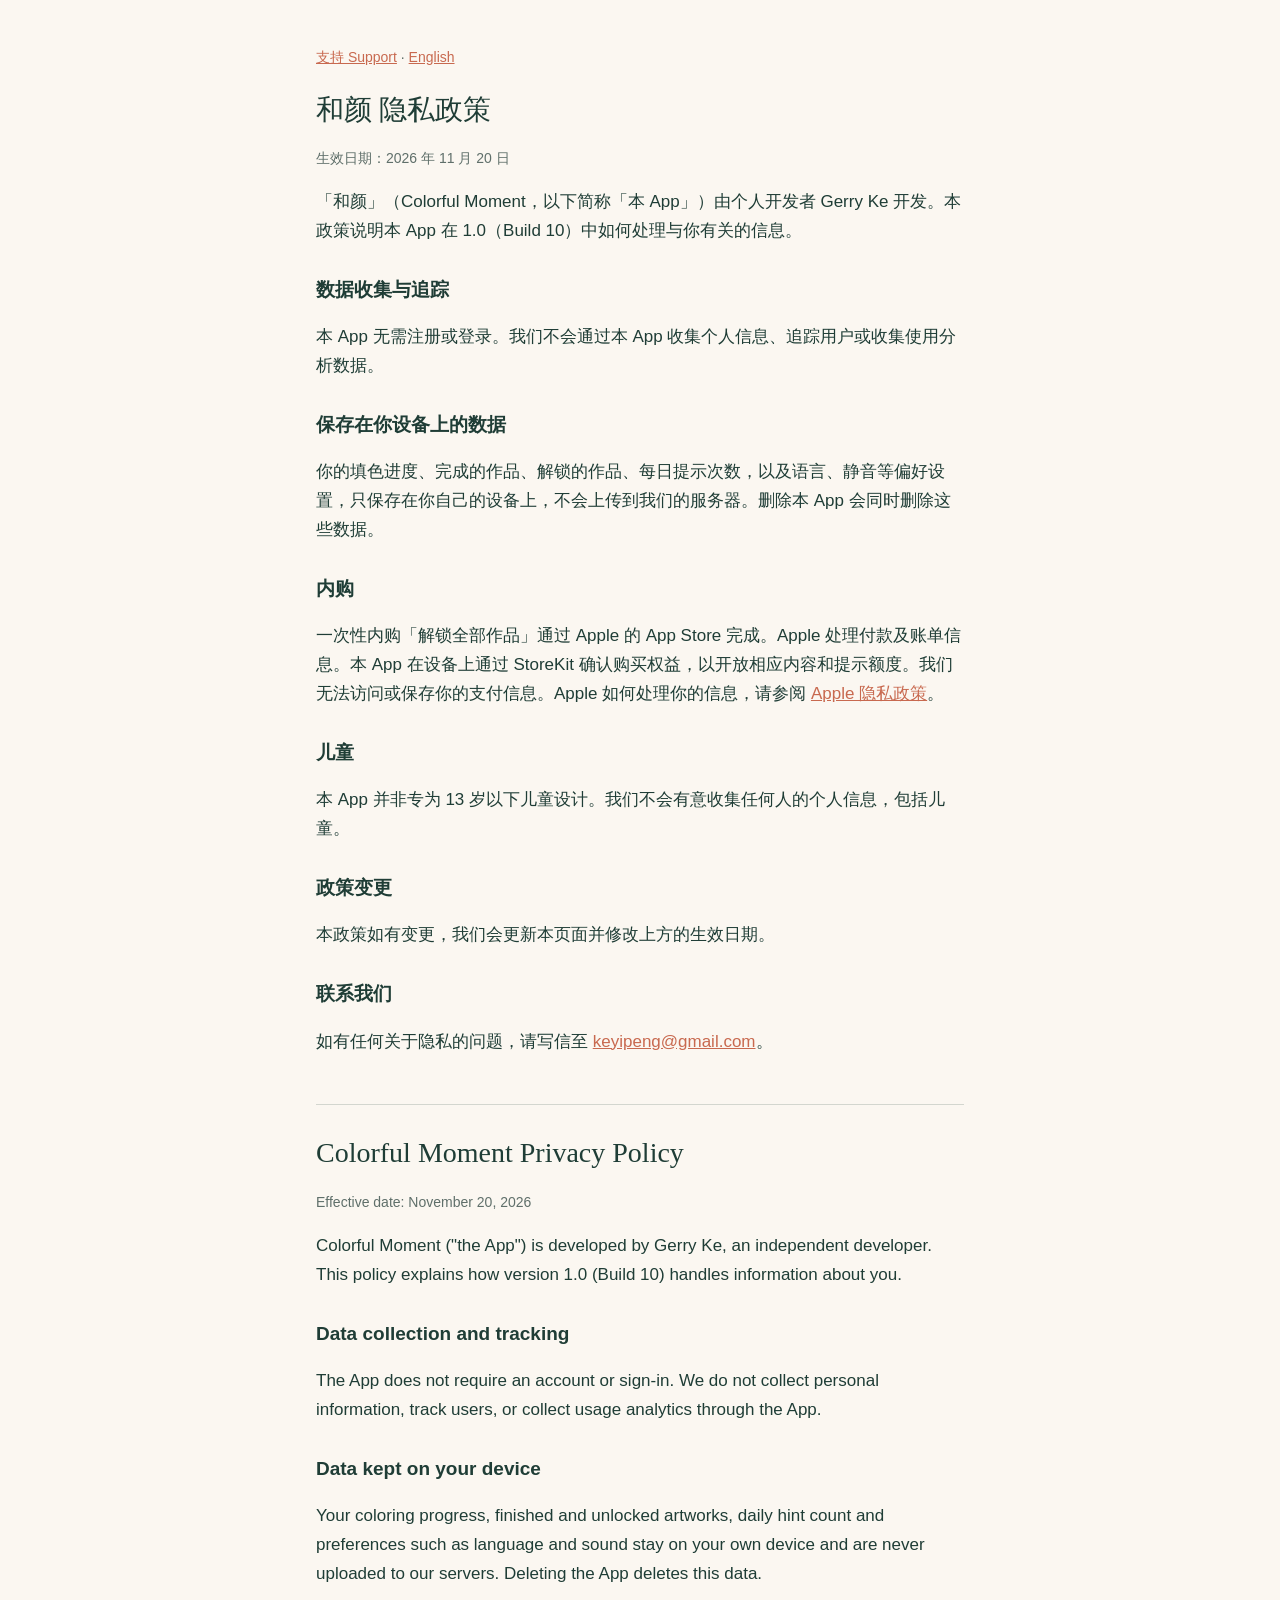
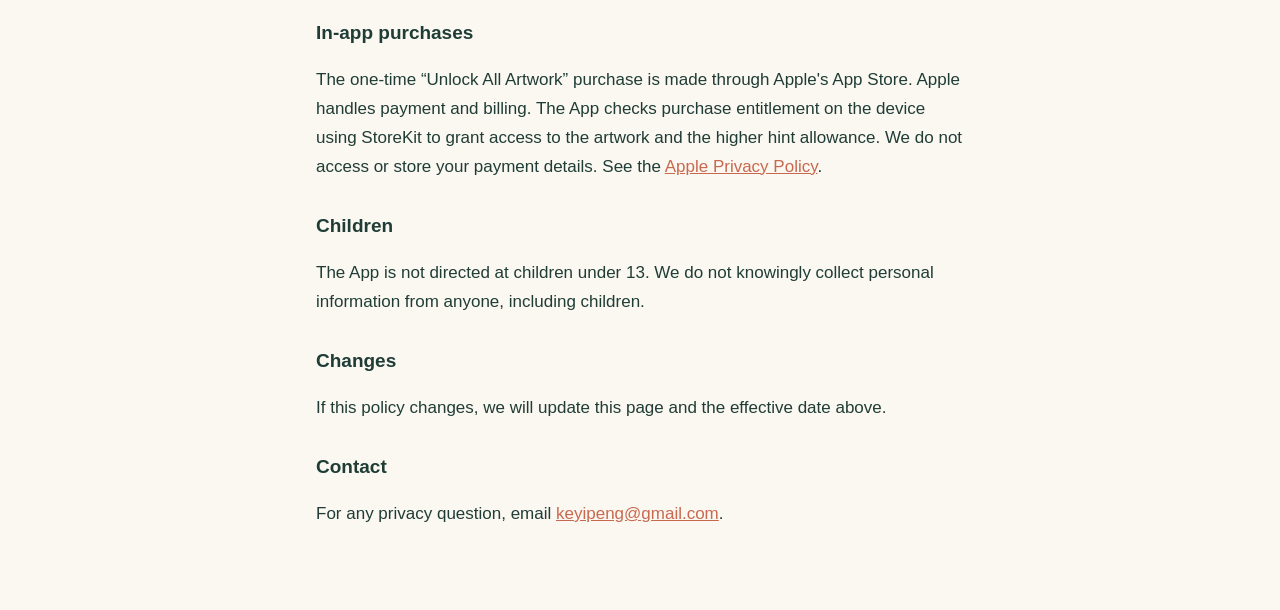
==== commit f25172b8: "Align Colorful Moment support and privacy with build 10" ====
--- a/privacy.html
+++ b/privacy.html
@@ -11,35 +11,18 @@
 <p class="nav"><a href="./">支持 Support</a> · <a href="#en">English</a></p>
 
 <h1>和颜 隐私政策</h1>
-<p class="meta">生效日期：2026 年 11 月 4 日</p>
+<p class="meta">生效日期：2026 年 11 月 20 日</p>
 
-<p>「和颜」（Colorful Moment，以下简称「本 App」）由个人开发者 Gerry Ke 开发。本政策说明本 App 如何处理与你有关的信息。</p>
+<p>「和颜」（Colorful Moment，以下简称「本 App」）由个人开发者 Gerry Ke 开发。本政策说明本 App 在 1.0（Build 10）中如何处理与你有关的信息。</p>
 
-<h2>我们自己不收集个人信息</h2>
-<ul>
-<li>本 App 不需要注册或登录，没有账号系统。</li>
-<li>我们不会通过本 App 主动收集你的姓名、邮箱、电话、通讯录或照片，也没有自建分析系统或单独接入行为分析服务。Google 广告 SDK 的数据处理见下方「广告」一节。</li>
-<li>本 App 中的广告由 Google 提供，Google 处理数据的方式见下方「广告」一节。</li>
-</ul>
+<h2>数据收集与追踪</h2>
+<p>本 App 无需注册或登录。我们不会通过本 App 收集个人信息、追踪用户或收集使用分析数据。</p>
 
 <h2>保存在你设备上的数据</h2>
 <p>你的填色进度、完成的作品、解锁的作品、每日提示次数，以及语言、静音等偏好设置，只保存在你自己的设备上，不会上传到我们的服务器。删除本 App 会同时删除这些数据。</p>
 
-<h2>广告</h2>
-<p>本 App 通过 Google AdMob 展示广告：完成作品后偶尔出现的全屏广告，以及你主动选择观看、用来解锁作品或获得提示的视频广告。填色过程中不会出现广告。</p>
-<p>为了展示广告、统计广告效果和防止作弊，Google 可能会收集和处理以下信息：</p>
-<ul>
-<li>IP 地址，以及由它推断出的大致位置（国家或城市级别）；</li>
-<li>设备型号、系统版本、语言等设备与 App 信息；</li>
-<li>广告的展示、点击等互动数据，以及诊断数据；</li>
-<li>其他由 Google SDK 处理的 App 或开发者范围内的设备标识，以及 App 启动、视频观看等使用互动数据；不包含本 App 请求或读取的 IDFA。</li>
-</ul>
-<p><strong>ATT 与 IDFA（自 1.0 Build 9 起）：</strong>本 App 不请求 App Tracking Transparency（ATT）授权，不显示 ATT 授权弹窗或其说明页，也不请求、读取或使用广告标识符 IDFA。我们通过 Google Mobile Ads SDK 的发布商隐私设置关闭广告个性化。这不代表 Google SDK 完全不收集或处理数据；上述广告、设备标识及诊断数据仍可能由 Google 处理。广告解锁及提示奖励不以同意追踪为条件。</p>
-<p>如果你在欧洲经济区、英国或瑞士等适用地区，Google User Messaging Platform（UMP）会在需要时显示区域广告同意选项，并在需要时提供本 App「设置 → 广告隐私选项」入口。这类区域同意选项与 ATT 系统追踪授权不同。</p>
-<p>购买「去广告」后，本 App 不再展示全屏广告；提示用完时，你仍可以自行选择观看视频来获得更多提示。Google 如何使用这些数据，请参阅 <a href="https://policies.google.com/technologies/partner-sites">Google 在使用合作伙伴网站或应用时如何使用数据</a>。</p>
-
 <h2>内购</h2>
-<p>「去广告」等内购通过 Apple 的 App Store 完成。付款与账单信息由 Apple 处理，我们看不到也不会保存你的支付信息。本 App 只会从 Apple 获知某项购买是否有效，用来开启对应功能。Apple 如何处理你的信息，请参阅 <a href="https://www.apple.com/legal/privacy/">Apple 隐私政策</a>。</p>
+<p>一次性内购「解锁全部作品」通过 Apple 的 App Store 完成。Apple 处理付款及账单信息。本 App 在设备上通过 StoreKit 确认购买权益，以开放相应内容和提示额度。我们无法访问或保存你的支付信息。Apple 如何处理你的信息，请参阅 <a href="https://www.apple.com/legal/privacy/">Apple 隐私政策</a>。</p>
 
 <h2>儿童</h2>
 <p>本 App 并非专为 13 岁以下儿童设计。我们不会有意收集任何人的个人信息，包括儿童。</p>
@@ -54,35 +37,18 @@
 
 <section id="en" lang="en">
 <h1>Colorful Moment Privacy Policy</h1>
-<p class="meta">Effective date: November 4, 2026</p>
+<p class="meta">Effective date: November 20, 2026</p>
 
-<p>Colorful Moment ("the App") is developed by Gerry Ke, an independent developer. This policy explains how the App handles information about you.</p>
+<p>Colorful Moment ("the App") is developed by Gerry Ke, an independent developer. This policy explains how version 1.0 (Build 10) handles information about you.</p>
 
-<h2>We do not collect personal information ourselves</h2>
-<ul>
-<li>The App has no accounts and needs no sign-up or sign-in.</li>
-<li>We do not actively collect your name, email, phone number, contacts or photos through the App, and we have no developer-operated analytics system or separate behavioral analytics integration. Data processing by Google's advertising SDK is described below.</li>
-<li>Ads in the App are provided by Google; how Google handles data is described under "Advertising" below.</li>
-</ul>
+<h2>Data collection and tracking</h2>
+<p>The App does not require an account or sign-in. We do not collect personal information, track users, or collect usage analytics through the App.</p>
 
 <h2>Data kept on your device</h2>
 <p>Your coloring progress, finished and unlocked artworks, daily hint count and preferences such as language and sound stay on your own device and are never uploaded to our servers. Deleting the App deletes this data.</p>
 
-<h2>Advertising</h2>
-<p>The App shows ads through Google AdMob: an occasional full-screen ad after finishing an artwork, and videos you choose to watch to unlock an artwork or get hints. No ad ever appears while you are coloring.</p>
-<p>To serve and measure ads and to prevent fraud, Google may collect and process:</p>
-<ul>
-<li>your IP address and the approximate location derived from it (country or city level);</li>
-<li>device and app information such as device model, OS version and language;</li>
-<li>ad interaction data such as impressions and clicks, and diagnostics;</li>
-<li>other app- or developer-scoped device identifiers processed by the Google SDK, and usage interactions such as app launches and video views; the App does not request or read IDFA.</li>
-</ul>
-<p><strong>ATT and IDFA (from version 1.0, Build 9):</strong> The App does not request App Tracking Transparency (ATT) authorization, display the ATT permission prompt or a tracking explanation screen, or request, read or use the advertising identifier IDFA. We disable ad personalization through the Google Mobile Ads SDK publisher privacy setting. This does not mean that the Google SDK collects or processes no data; Google may still process the advertising, device identifier and diagnostic data described above. Ad unlocks and hint rewards are not conditional on consenting to tracking.</p>
-<p>In applicable regions, including the European Economic Area, the UK and Switzerland, Google User Messaging Platform (UMP) presents regional advertising consent choices when required and provides Settings → Ad Privacy Options in the App when required. These regional choices are separate from the iOS ATT tracking permission.</p>
-<p>After buying "Remove Ads", the App shows no more full-screen ads; when you run out of hints, you can still choose to watch a video for more. See <a href="https://policies.google.com/technologies/partner-sites">How Google uses information from sites or apps that use its services</a>.</p>
-
 <h2>In-app purchases</h2>
-<p>Purchases such as "Remove Ads" are made through Apple's App Store. Apple handles payment and billing; we never see or store your payment details. The App only learns from Apple whether a purchase is valid, to unlock the matching feature. See the <a href="https://www.apple.com/legal/privacy/">Apple Privacy Policy</a>.</p>
+<p>The one-time “Unlock All Artwork” purchase is made through Apple's App Store. Apple handles payment and billing. The App checks purchase entitlement on the device using StoreKit to grant access to the artwork and the higher hint allowance. We do not access or store your payment details. See the <a href="https://www.apple.com/legal/privacy/">Apple Privacy Policy</a>.</p>
 
 <h2>Children</h2>
 <p>The App is not directed at children under 13. We do not knowingly collect personal information from anyone, including children.</p>
